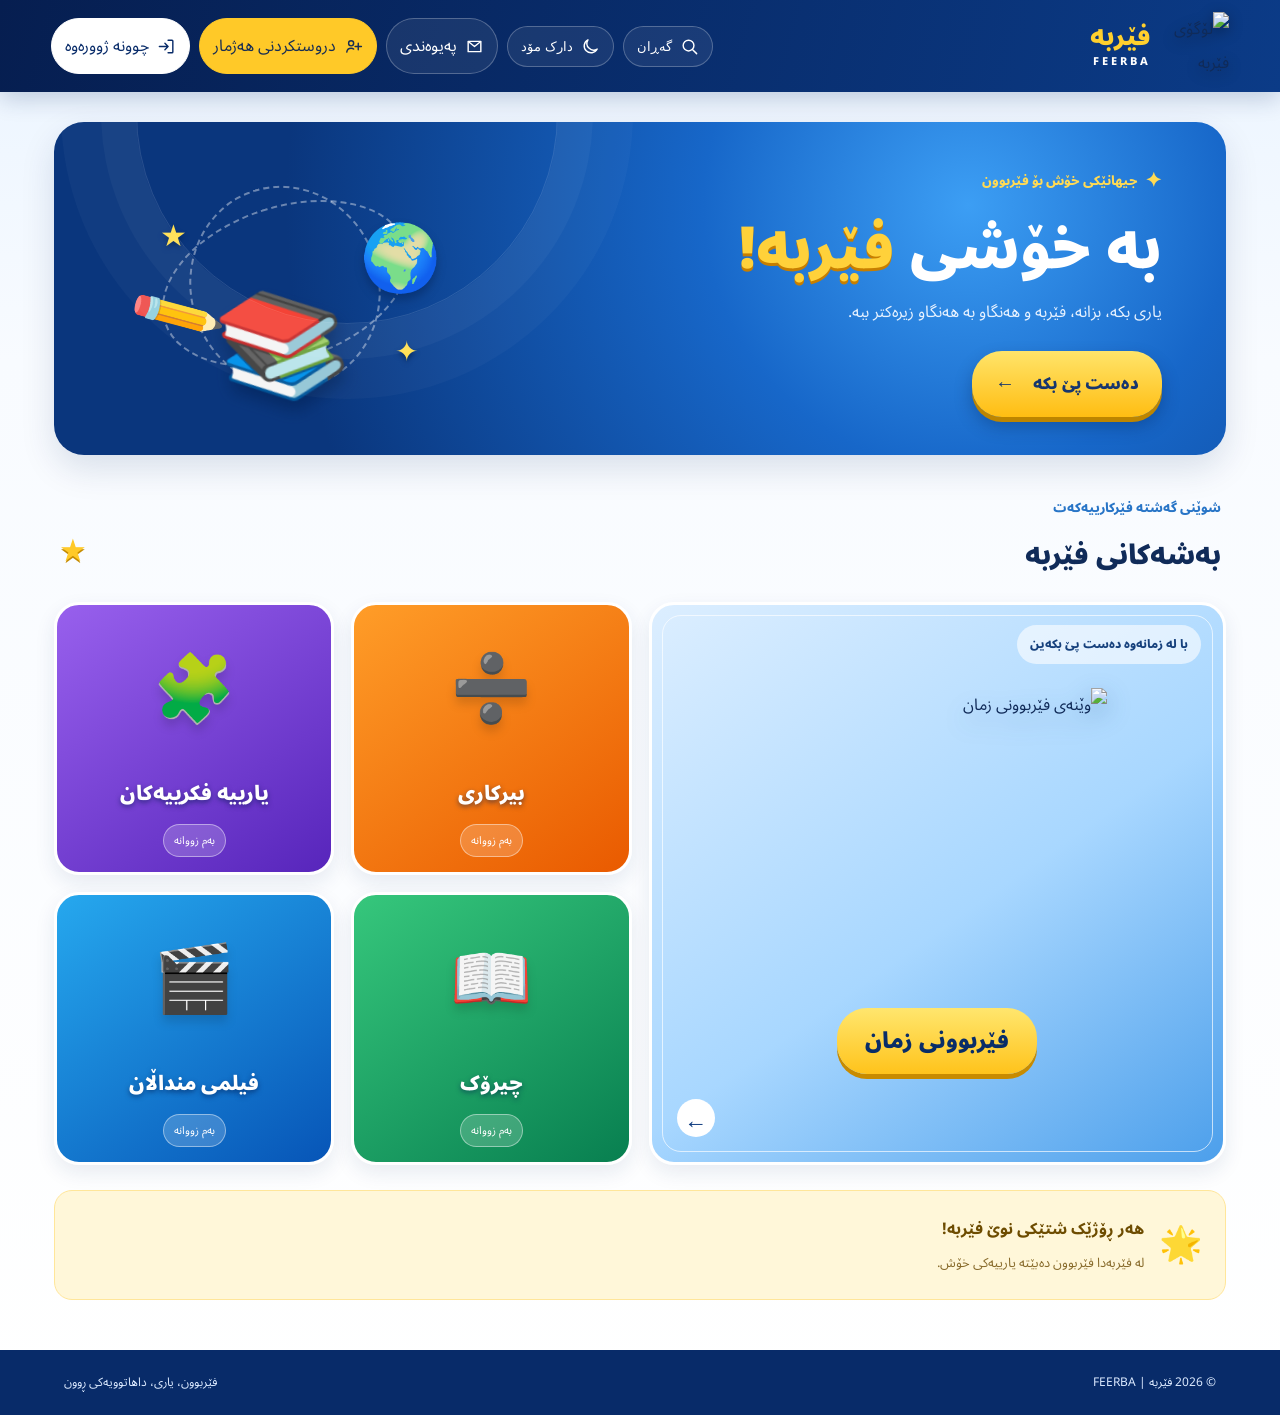
==== index.html @ fadd2cb0 "Add files via upload" ====
<!doctype html>
<html lang="ku" dir="rtl">
<head>
  <meta charset="utf-8">
  <meta name="viewport" content="width=device-width, initial-scale=1">
  <meta name="theme-color" content="#082b69">
  <meta name="description" content="فێربە؛ شوێنێکی خۆش و سەرنجڕاکێش بۆ فێربوونی منداڵان.">
  <title>فێربە | FEERBA</title>
  <link rel="stylesheet" href="style.css">
</head>
<body>
  <header class="site-header">
    <a class="brand" href="index.html" aria-label="فێربە - پەڕەی سەرەکی">
      <img src="assets/file_0000000049ec81f4a53a3143eda96773.png" alt="لۆگۆی فێربە">
      <span class="brand-name"><strong>فێربە</strong><small>FEERBA</small></span>
    </a>

    <nav class="top-actions" aria-label="بەستەرە سەرەکییەکان">
      <button class="tool-button search-toggle" id="searchToggle" type="button" aria-label="گەڕان" title="گەڕان">
        <svg viewBox="0 0 24 24" aria-hidden="true"><circle cx="10.8" cy="10.8" r="6.8"></circle><path d="m16 16 5 5"></path></svg>
        <span>گەڕان</span>
      </button>
      <button class="tool-button" id="themeToggle" type="button" aria-label="گۆڕینی دۆخی ڕووناکی" title="دارک مۆد">
        <svg viewBox="0 0 24 24" aria-hidden="true"><path d="M20.5 15.2A8.5 8.5 0 0 1 8.8 3.5 8.7 8.7 0 1 0 20.5 15.2Z"></path></svg>
        <span>دارک مۆد</span>
      </button>
      <a class="tool-button" href="contact.html">
        <svg viewBox="0 0 24 24" aria-hidden="true"><path d="M4 5.5h16v13H4z"></path><path d="m4.5 6 7.5 6 7.5-6"></path></svg>
        <span>پەیوەندی</span>
      </a>
      <a class="tool-button signup" href="register.html">
        <svg viewBox="0 0 24 24" aria-hidden="true"><circle cx="9" cy="8" r="3.2"></circle><path d="M3.5 19c.5-3.2 2.3-4.8 5.5-4.8 1.3 0 2.4.3 3.2.9M18 8v8m-4-4h8"></path></svg>
        <span>دروستکردنی هەژمار</span>
      </a>
      <a class="tool-button login" href="login.html">
        <svg viewBox="0 0 24 24" aria-hidden="true"><path d="M14 4h5a1 1 0 0 1 1 1v14a1 1 0 0 1-1 1h-5M10 8l4 4-4 4m4-4H3"></path></svg>
        <span>چوونە ژوورەوە</span>
      </a>
    </nav>
  </header>

  <section class="search-panel" id="searchPanel" hidden>
    <label for="siteSearch">چی دەتەوێت بدۆزیتەوە؟</label>
    <div class="search-field">
      <input id="siteSearch" type="search" placeholder="بۆ نموونە: فێربوونی زمان..." autocomplete="off">
      <button id="searchSubmit" type="button">گەڕان</button>
    </div>
    <p id="searchMessage" class="search-message" aria-live="polite"></p>
  </section>

  <main>
    <section class="welcome-hero">
      <div class="hero-copy">
        <span class="eyebrow"><span class="sparkle">✦</span> جیهانێکی خۆش بۆ فێربوون</span>
        <h1>بە خۆشی <em>فێربە!</em></h1>
        <p>یاری بکە، بزانە، فێربە و هەنگاو بە هەنگاو زیرەکتر ببە.</p>
        <a class="hero-cta" href="#learningSections">دەست پێ بکە <span>←</span></a>
      </div>
      <div class="hero-art" aria-hidden="true">
        <div class="orbit orbit-one"></div><div class="orbit orbit-two"></div>
        <div class="floating-star star-one">★</div><div class="floating-star star-two">✦</div>
        <div class="hero-book">📚</div><div class="hero-globe">🌍</div>
        <div class="hero-pencil">✏️</div>
      </div>
    </section>

    <section class="section-heading" id="learningSections">
      <div><span class="eyebrow">شوێنی گەشتە فێرکارییەکەت</span><h2>بەشەکانی فێربە</h2></div>
      <span class="heading-star" aria-hidden="true">★</span>
    </section>

    <section class="category-grid" aria-label="بەشە فێرکارییەکان">
      <a class="category-card language-card" href="language.html">
        <span class="card-tag">با لە زمانەوە دەست پێ بکەین</span>
        <img src="assets/file_00000000d1708210b6d5dcf49cd1ccc0.png" alt="وێنەی فێربوونی زمان">
        <span class="category-title">فێربوونی زمان</span>
        <span class="card-arrow" aria-hidden="true">←</span>
      </a>

      <a class="category-card math-card" href="coming-soon.html?section=math">
        <span class="category-emoji">➗</span><span class="category-title">بیرکاری</span><span class="coming-label">بەم زووانە</span>
      </a>
      <a class="category-card thinking-card" href="coming-soon.html?section=thinking">
        <span class="category-emoji">🧩</span><span class="category-title">یارییە فکرییەکان</span><span class="coming-label">بەم زووانە</span>
      </a>
      <a class="category-card story-card" href="coming-soon.html?section=stories">
        <span class="category-emoji">📖</span><span class="category-title">چیرۆک</span><span class="coming-label">بەم زووانە</span>
      </a>
      <a class="category-card video-card" href="coming-soon.html?section=videos">
        <span class="category-emoji">🎬</span><span class="category-title">فیلمی منداڵان</span><span class="coming-label">بەم زووانە</span>
      </a>
    </section>

    <section class="bottom-note">
      <span class="note-icon">🌟</span>
      <div><strong>هەر ڕۆژێک شتێکی نوێ فێربە!</strong><p>لە فێربەدا فێربوون دەبێتە یارییەکی خۆش.</p></div>
    </section>
  </main>

  <footer><span>© 2026 فێربە | FEERBA</span><span>فێربوون، یاری، داهاتوویەکی ڕوون</span></footer>
  <script src="script.js"></script>
</body>
</html>
---- style.css ----
@import url('https://fonts.googleapis.com/css2?family=Noto+Sans+Arabic:wght@400;500;600;700;800;900&display=swap');
:root{--navy:#082b69;--navy2:#0b3c8c;--blue:#1677df;--yellow:#ffc928;--gold:#ffb800;--ink:#102b59;--muted:#64748b;--paper:#f4f8ff;--white:#fff;--shadow:0 14px 34px rgba(5,37,91,.13)}
*{box-sizing:border-box}html{scroll-behavior:smooth}body{margin:0;background:linear-gradient(180deg,#eaf4ff 0,#f8fbff 360px,#fff 100%);color:var(--ink);font-family:'Noto Sans Arabic',Tahoma,sans-serif;min-height:100vh}a{color:inherit;text-decoration:none}.site-header{min-height:92px;background:linear-gradient(105deg,#061e50,#0b3b87);display:flex;align-items:center;justify-content:space-between;gap:24px;padding:12px clamp(18px,4vw,64px);box-shadow:0 7px 22px #06265a33;position:relative;z-index:3}.brand{display:flex;align-items:center;gap:10px;flex-shrink:0}.brand img{width:68px;height:68px;object-fit:contain;filter:drop-shadow(0 4px 7px #0005)}.brand-name{display:flex;flex-direction:column;color:#fff;line-height:1.1}.brand-name strong{font-size:25px;color:#ffd02d;font-weight:900}.brand-name small{font-size:11px;letter-spacing:3px;font-weight:800;margin-top:5px}.top-actions{display:flex;align-items:center;justify-content:flex-end;gap:9px;flex-wrap:wrap}.tool-button{border:1px solid #ffffff40;background:#ffffff12;color:#fff;display:inline-flex;align-items:center;justify-content:center;gap:8px;padding:10px 13px;border-radius:30px;font:700 13px inherit;cursor:pointer;transition:.2s;white-space:nowrap}.tool-button:hover{background:#ffffff25;transform:translateY(-2px)}.tool-button svg{width:19px;height:19px;fill:none;stroke:currentColor;stroke-width:1.8;stroke-linecap:round;stroke-linejoin:round}.tool-button.signup{background:var(--yellow);color:#172d54;border-color:var(--yellow)}.tool-button.login{background:#fff;color:var(--navy);border-color:#fff}.search-panel{max-width:850px;margin:18px auto 0;padding:18px 22px;background:#fff;border:1px solid #d9e8ff;border-radius:20px;box-shadow:var(--shadow)}.search-panel label{display:block;font-weight:800;margin-bottom:9px}.search-field{display:flex;gap:8px}.search-field input{min-width:0;flex:1;border:1px solid #c8d9f2;border-radius:12px;padding:12px 15px;font:inherit;outline:none}.search-field input:focus{border-color:var(--blue);box-shadow:0 0 0 3px #1684df20}.search-field button{border:0;border-radius:12px;padding:0 22px;background:var(--yellow);color:#102b59;font:800 14px inherit;cursor:pointer}.search-message{margin:8px 0 0;color:var(--muted);font-size:13px}main{max-width:1240px;margin:auto;padding:30px clamp(16px,3vw,34px) 50px}.welcome-hero{min-height:270px;border-radius:30px;overflow:hidden;position:relative;display:flex;align-items:center;justify-content:space-between;padding:38px clamp(24px,5vw,68px);background:radial-gradient(circle at 78% 25%,#3c9ef4 0,#1767c9 28%,#0a367d 72%);box-shadow:var(--shadow);color:#fff}.welcome-hero:after{content:"";position:absolute;width:420px;height:420px;border-radius:50%;border:1px solid #ffffff20;left:7%;top:-220px;box-shadow:0 0 0 35px #ffffff09,0 0 0 75px #ffffff07}.hero-copy{position:relative;z-index:1;max-width:570px}.eyebrow{display:inline-flex;align-items:center;gap:7px;color:#ffda54;font-size:13px;font-weight:800}.sparkle{font-size:20px}.hero-copy h1{font-size:clamp(35px,5vw,58px);line-height:1.25;margin:12px 0 8px;font-weight:900}.hero-copy h1 em{font-style:normal;color:#ffd13a;text-shadow:0 3px 0 #c77e00}.hero-copy p{font-size:16px;color:#e7f2ff;margin:0 0 22px}.hero-cta{display:inline-flex;align-items:center;gap:18px;background:linear-gradient(180deg,#ffe46a,#ffbd12);color:#17366e;padding:12px 23px;border-radius:30px;font-weight:900;box-shadow:0 5px 0 #bd8500,0 9px 18px #001d4c55}.hero-cta span{font-size:20px}.hero-art{position:relative;width:330px;height:220px;flex-shrink:0}.orbit{position:absolute;border:2px dashed #ffffff65;border-radius:50%;transform:rotate(-18deg)}.orbit-one{width:255px;height:155px;right:35px;top:28px}.orbit-two{width:190px;height:205px;right:68px;top:7px}.hero-book{position:absolute;right:100px;top:58px;font-size:105px;filter:drop-shadow(0 10px 8px #001c4b77);transform:rotate(-9deg)}.hero-globe{position:absolute;right:7px;top:13px;font-size:65px;filter:drop-shadow(0 6px 5px #001c4b66)}.hero-pencil{position:absolute;left:20px;bottom:17px;font-size:62px;transform:rotate(-30deg)}.floating-star{position:absolute;color:#ffdf51;text-shadow:0 3px 5px #00265e}.star-one{left:42px;top:27px;font-size:30px}.star-two{right:30px;bottom:16px;font-size:28px}.section-heading{display:flex;align-items:end;justify-content:space-between;margin:35px 5px 18px}.section-heading .eyebrow{color:#2875c7}.section-heading h2{font-size:27px;margin:3px 0 0;font-weight:900}.heading-star{font-size:31px;color:#ffc928;text-shadow:0 2px 0 #c58b00}.category-grid{display:grid;grid-template-columns:repeat(4,minmax(0,1fr));gap:17px}.category-card{min-height:205px;border-radius:25px;position:relative;overflow:hidden;display:flex;flex-direction:column;align-items:center;justify-content:center;padding:15px;box-shadow:0 8px 20px #153a6c18;border:3px solid #fff;transition:transform .22s,box-shadow .22s;isolation:isolate}.category-card:hover{transform:translateY(-6px);box-shadow:0 16px 28px #153a6c2c}.language-card{grid-column:span 2;grid-row:span 2;min-height:430px;background:linear-gradient(145deg,#dceeff,#a8d7ff 55%,#4c9feb);padding:15px 20px 20px}.language-card:before{content:"";position:absolute;inset:10px;border:1px solid #ffffffaa;border-radius:19px;pointer-events:none;z-index:-1}.language-card img{width:min(82%,340px);height:320px;object-fit:contain;filter:drop-shadow(0 9px 12px #063b7650);transition:transform .25s}.language-card:hover img{transform:scale(1.045)}.card-tag{position:absolute;top:20px;right:22px;background:#fff9;color:#16417d;padding:7px 13px;border-radius:20px;font-size:12px;font-weight:800}.category-title{font-size:20px;font-weight:900;color:#fff;text-shadow:0 2px 5px #001c4e8c;z-index:1}.language-card .category-title{color:#092d68;background:linear-gradient(180deg,#ffe66e,#ffc31b);padding:10px 28px;border-radius:30px;text-shadow:none;box-shadow:0 5px 0 #c88b00;font-size:22px}.card-arrow{position:absolute;bottom:25px;left:25px;width:38px;height:38px;border-radius:50%;display:grid;place-items:center;background:#fff;color:#0b397e;font-size:23px;font-weight:900}.category-emoji{font-size:66px;margin-bottom:13px;filter:drop-shadow(0 7px 5px #0002)}.math-card{background:linear-gradient(145deg,#ff9d28,#e95a00)}.thinking-card{background:linear-gradient(145deg,#9860ed,#5725bb)}.story-card{background:linear-gradient(145deg,#36c77c,#087f50)}.video-card{background:linear-gradient(145deg,#26a8ee,#0755b7)}.coming-label{font-size:11px;color:#fff;background:#ffffff30;border:1px solid #ffffff70;border-radius:20px;padding:4px 10px;margin-top:9px}.bottom-note{display:flex;align-items:center;gap:15px;margin-top:25px;padding:17px 22px;background:#fff7d9;border:1px solid #ffe69a;border-radius:18px;color:#6d4c00}.note-icon{font-size:35px}.bottom-note strong{font-size:16px}.bottom-note p{margin:3px 0 0;font-size:13px;color:#886b2b}footer{display:flex;justify-content:space-between;gap:15px;padding:20px clamp(18px,5vw,65px);background:#082b69;color:#dceaff;font-size:12px}.subpage{max-width:900px;margin:45px auto;padding:30px;background:#fff;border:1px solid #dce9fb;border-radius:24px;box-shadow:var(--shadow);text-align:center}.subpage h1{color:var(--navy)}.subpage p{color:var(--muted);line-height:1.9}.subpage .back{display:inline-block;margin-top:15px;background:var(--yellow);padding:11px 22px;border-radius:25px;font-weight:900;color:#102b59}.form-box{max-width:500px;margin:25px auto;text-align:right}.form-box label{display:block;margin:12px 0 6px;font-weight:700}.form-box input,.form-box textarea{width:100%;padding:12px;border:1px solid #cbdcf2;border-radius:11px;font:inherit}.form-box button{margin-top:16px;border:0;border-radius:25px;background:var(--yellow);padding:12px 25px;font:inherit;font-weight:900;cursor:pointer}
body.dark{--ink:#edf4ff;--muted:#b5c6df;background:linear-gradient(180deg,#071a3b,#0b2147 100%);color:var(--ink)}body.dark .search-panel,body.dark .subpage{background:#102b54;border-color:#244978}body.dark .search-panel input,body.dark .form-box input,body.dark .form-box textarea{background:#0b2040;color:#fff;border-color:#35577f}body.dark .bottom-note{background:#463916;border-color:#796123;color:#ffe7a1}body.dark .bottom-note p{color:#e6d49e}body.dark .section-heading h2{color:#fff}body.dark .search-panel label{color:#fff}
@media(max-width:900px){.site-header{align-items:flex-start;flex-direction:column;gap:12px}.top-actions{justify-content:flex-start}.hero-art{width:250px;transform:scale(.85);transform-origin:center}.category-grid{grid-template-columns:repeat(2,minmax(0,1fr))}.language-card{min-height:390px}.language-card img{height:280px}}
@media(max-width:600px){.site-header{padding:12px 15px}.brand img{width:55px;height:55px}.brand-name strong{font-size:21px}.top-actions{display:grid;grid-template-columns:repeat(3,1fr);width:100%;gap:7px}.tool-button{padding:9px 7px;font-size:11px}.tool-button svg{width:17px;height:17px}.tool-button span{white-space:normal}.welcome-hero{min-height:250px;padding:27px 22px}.hero-copy{max-width:100%}.hero-copy h1{font-size:39px}.hero-copy p{font-size:13px;max-width:260px}.hero-art{position:absolute;left:-50px;bottom:-55px;opacity:.3;transform:scale(.75)}.section-heading{margin-top:27px}.section-heading h2{font-size:23px}.category-grid{gap:10px}.category-card{min-height:165px;border-radius:19px}.language-card{grid-column:span 2;grid-row:auto;min-height:360px}.language-card img{height:270px;width:78%}.language-card .category-title{font-size:19px;padding:8px 23px}.card-tag{font-size:10px;top:16px;right:17px}.category-emoji{font-size:49px}.category-title{font-size:15px}.coming-label{font-size:10px}.bottom-note{padding:13px}.bottom-note strong{font-size:14px}footer{flex-direction:column;text-align:center}}
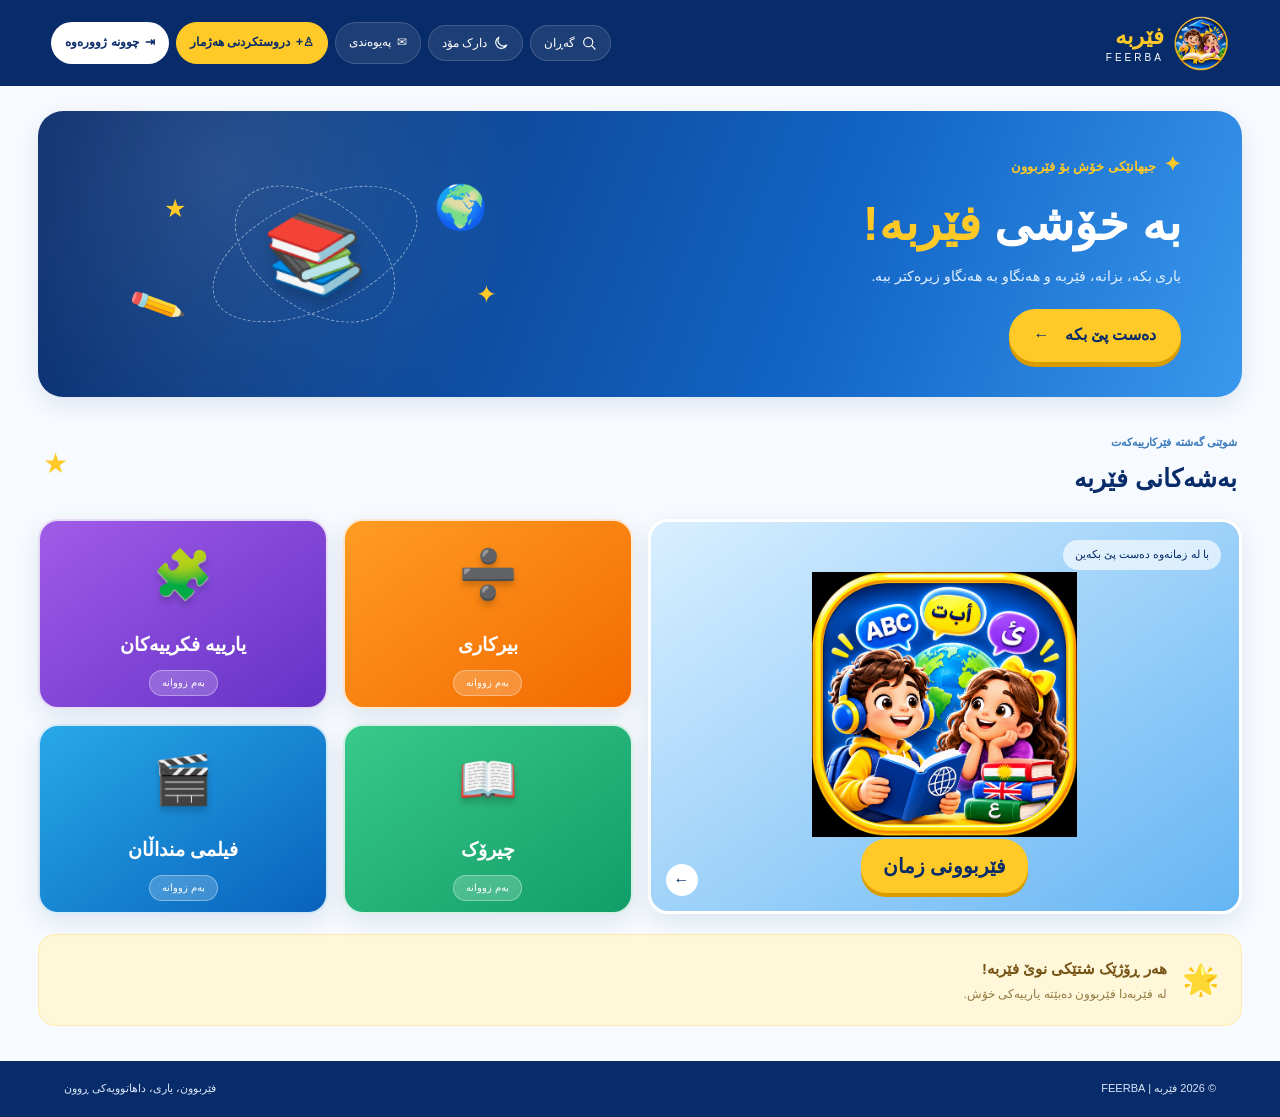
==== commit 689891d3: "Update index.html" ====
--- a/index.html
+++ b/index.html
@@ -1,103 +1,1035 @@
-<!doctype html>
+
+<!DOCTYPE html>
 <html lang="ku" dir="rtl">
 <head>
-  <meta charset="utf-8">
-  <meta name="viewport" content="width=device-width, initial-scale=1">
+  <meta charset="UTF-8">
+  <meta name="viewport" content="width=device-width, initial-scale=1.0">
   <meta name="theme-color" content="#082b69">
   <meta name="description" content="فێربە؛ شوێنێکی خۆش و سەرنجڕاکێش بۆ فێربوونی منداڵان.">
   <title>فێربە | FEERBA</title>
-  <link rel="stylesheet" href="style.css">
+
+  <style>
+    :root {
+      --navy: #082b69;
+      --blue: #1264c5;
+      --light-blue: #eaf5ff;
+      --yellow: #ffc928;
+      --white: #ffffff;
+      --text: #102b55;
+      --muted: #7186a4;
+      --shadow: 0 8px 24px rgba(8,43,105,.10);
+    }
+
+    * {
+      box-sizing: border-box;
+      margin: 0;
+      padding: 0;
+    }
+
+    html {
+      scroll-behavior: smooth;
+    }
+
+    body {
+      font-family: Tahoma, Arial, sans-serif;
+      background: #f7fbff;
+      color: var(--text);
+      line-height: 1.8;
+      transition: .3s;
+    }
+
+    a {
+      text-decoration: none;
+      color: inherit;
+    }
+
+    button, input {
+      font-family: inherit;
+    }
+
+    button {
+      cursor: pointer;
+    }
+
+    /* HEADER */
+
+    .site-header {
+      background: var(--navy);
+      min-height: 86px;
+      padding: 13px 4%;
+      display: flex;
+      align-items: center;
+      justify-content: space-between;
+      gap: 15px;
+      color: white;
+      flex-wrap: wrap;
+    }
+
+    .brand {
+      display: flex;
+      align-items: center;
+      gap: 10px;
+      flex-shrink: 0;
+    }
+
+    .brand img {
+      width: 55px;
+      height: 55px;
+      object-fit: contain;
+    }
+
+    .brand-name {
+      display: flex;
+      flex-direction: column;
+      line-height: 1.3;
+    }
+
+    .brand-name strong {
+      font-size: 23px;
+      color: var(--yellow);
+    }
+
+    .brand-name small {
+      font-size: 10px;
+      letter-spacing: 3px;
+      color: white;
+      text-align: center;
+    }
+
+    .top-actions {
+      display: flex;
+      align-items: center;
+      justify-content: center;
+      gap: 7px;
+      flex-wrap: wrap;
+    }
+
+    .tool-button {
+      border: 1px solid rgba(255,255,255,.16);
+      border-radius: 30px;
+      background: rgba(255,255,255,.09);
+      color: white;
+      padding: 9px 13px;
+      font-size: 12px;
+      display: inline-flex;
+      align-items: center;
+      justify-content: center;
+      gap: 6px;
+      transition: .2s;
+    }
+
+    .tool-button:hover {
+      background: rgba(255,255,255,.2);
+      transform: translateY(-2px);
+    }
+
+    .tool-button svg {
+      width: 16px;
+      height: 16px;
+      fill: none;
+      stroke: currentColor;
+      stroke-width: 1.8;
+      stroke-linecap: round;
+      stroke-linejoin: round;
+    }
+
+    .tool-button.signup {
+      background: var(--yellow);
+      color: var(--navy);
+      font-weight: bold;
+      border-color: var(--yellow);
+    }
+
+    .tool-button.login {
+      background: white;
+      color: var(--navy);
+      font-weight: bold;
+    }
+
+    /* SEARCH */
+
+    .search-panel {
+      background: white;
+      padding: 18px 5%;
+      box-shadow: var(--shadow);
+    }
+
+    .search-panel[hidden] {
+      display: none;
+    }
+
+    .search-panel label {
+      display: block;
+      margin-bottom: 8px;
+      font-weight: bold;
+    }
+
+    .search-field {
+      display: flex;
+      gap: 8px;
+    }
+
+    .search-field input {
+      flex: 1;
+      min-width: 0;
+      padding: 12px;
+      border: 1px solid #d9e5f4;
+      border-radius: 12px;
+      outline: none;
+    }
+
+    .search-field button {
+      border: none;
+      background: var(--yellow);
+      color: var(--navy);
+      font-weight: bold;
+      padding: 10px 20px;
+      border-radius: 12px;
+    }
+
+    .search-message {
+      font-size: 12px;
+      margin-top: 7px;
+      color: var(--blue);
+    }
+
+    /* MAIN */
+
+    main {
+      max-width: 1250px;
+      width: 94%;
+      margin: 25px auto 35px;
+    }
+
+    /* HERO */
+
+    .welcome-hero {
+      min-height: 255px;
+      border-radius: 25px;
+      padding: 35px 5%;
+      background:
+        radial-gradient(circle at 15% 20%, rgba(255,255,255,.12), transparent 30%),
+        linear-gradient(110deg, #082b69, #1264c5 65%, #3998ed);
+      color: white;
+      display: flex;
+      align-items: center;
+      justify-content: space-between;
+      position: relative;
+      overflow: hidden;
+      box-shadow: var(--shadow);
+    }
+
+    .hero-copy {
+      position: relative;
+      z-index: 2;
+      max-width: 55%;
+    }
+
+    .eyebrow {
+      color: var(--yellow);
+      font-size: 13px;
+      font-weight: bold;
+      display: inline-block;
+      margin-bottom: 8px;
+    }
+
+    .sparkle {
+      font-size: 20px;
+      margin-left: 5px;
+    }
+
+    .hero-copy h1 {
+      font-size: clamp(30px, 5vw, 48px);
+      line-height: 1.4;
+      margin-bottom: 7px;
+      color: white;
+    }
+
+    .hero-copy h1 em {
+      color: var(--yellow);
+      font-style: normal;
+    }
+
+    .hero-copy p {
+      font-size: 14px;
+      color: #e5f2ff;
+      margin-bottom: 20px;
+    }
+
+    .hero-cta {
+      display: inline-flex;
+      align-items: center;
+      gap: 15px;
+      background: var(--yellow);
+      color: var(--navy);
+      padding: 12px 25px;
+      border-radius: 30px;
+      font-weight: bold;
+      box-shadow: 0 5px 0 #d99c00;
+      transition: .2s;
+    }
+
+    .hero-cta:hover {
+      transform: translateY(-3px);
+      box-shadow: 0 8px 0 #d99c00;
+    }
+
+    .hero-art {
+      width: 40%;
+      min-height: 180px;
+      display: flex;
+      align-items: center;
+      justify-content: center;
+      position: relative;
+    }
+
+    .hero-book {
+      font-size: 80px;
+      filter: drop-shadow(0 8px 7px rgba(0,0,0,.2));
+      transform: rotate(-8deg);
+      z-index: 2;
+    }
+
+    .hero-globe {
+      font-size: 43px;
+      position: absolute;
+      top: 5px;
+      right: 10%;
+    }
+
+    .hero-pencil {
+      font-size: 38px;
+      position: absolute;
+      bottom: 5px;
+      left: 8%;
+      transform: rotate(-25deg);
+    }
+
+    .floating-star {
+      position: absolute;
+      color: var(--yellow);
+      font-size: 25px;
+    }
+
+    .star-one {
+      top: 12%;
+      left: 15%;
+    }
+
+    .star-two {
+      bottom: 15%;
+      right: 8%;
+    }
+
+    .orbit {
+      position: absolute;
+      width: 220px;
+      height: 110px;
+      border: 1px dashed rgba(255,255,255,.5);
+      border-radius: 50%;
+      transform: rotate(-25deg);
+    }
+
+    .orbit-two {
+      transform: rotate(35deg);
+      width: 180px;
+    }
+
+    /* SECTION TITLE */
+
+    .section-heading {
+      display: flex;
+      align-items: center;
+      justify-content: space-between;
+      margin: 30px 5px 18px;
+    }
+
+    .section-heading .eyebrow {
+      font-size: 11px;
+      color: #3979bb;
+      margin-bottom: 2px;
+    }
+
+    .section-heading h2 {
+      font-size: 25px;
+      color: var(--navy);
+    }
+
+    .heading-star {
+      color: var(--yellow);
+      font-size: 28px;
+    }
+
+    /* CATEGORY CARDS */
+
+    .category-grid {
+      display: grid;
+      grid-template-columns: repeat(4, minmax(0, 1fr));
+      grid-template-rows: 190px 190px;
+      gap: 15px;
+    }
+
+    .category-card {
+      border-radius: 20px;
+      color: white;
+      display: flex;
+      flex-direction: column;
+      align-items: center;
+      justify-content: center;
+      position: relative;
+      overflow: hidden;
+      text-align: center;
+      padding: 15px;
+      box-shadow: var(--shadow);
+      border: 2px solid rgba(255,255,255,.8);
+      transition: transform .25s, box-shadow .25s;
+    }
+
+    .category-card:hover {
+      transform: translateY(-5px);
+      box-shadow: 0 14px 28px rgba(8,43,105,.16);
+    }
+
+    .language-card {
+      grid-column: span 2;
+      grid-row: span 2;
+      background: linear-gradient(145deg, #d9efff, #65b5f4);
+      color: var(--navy);
+      justify-content: space-between;
+      padding: 18px;
+      border: 3px solid white;
+    }
+
+    .language-card img {
+      display: block;
+      width: 100%;
+      height: 75%;
+      min-height: 180px;
+      object-fit: contain;
+      border-radius: 14px;
+    }
+
+    .card-tag {
+      align-self: flex-start;
+      background: rgba(255,255,255,.65);
+      color: var(--navy);
+      padding: 5px 12px;
+      border-radius: 20px;
+      font-size: 11px;
+    }
+
+    .language-card .category-title {
+      font-size: 20px;
+      background: var(--yellow);
+      color: var(--navy);
+      padding: 9px 22px;
+      border-radius: 25px;
+      box-shadow: 0 4px 0 #d99c00;
+    }
+
+    .card-arrow {
+      position: absolute;
+      bottom: 15px;
+      left: 15px;
+      background: white;
+      color: var(--navy);
+      width: 32px;
+      height: 32px;
+      border-radius: 50%;
+      display: grid;
+      place-items: center;
+    }
+
+    .category-emoji {
+      font-size: 48px;
+      margin-bottom: 10px;
+      filter: drop-shadow(0 5px 3px rgba(0,0,0,.18));
+    }
+
+    .category-title {
+      font-size: 19px;
+      font-weight: bold;
+    }
+
+    .coming-label {
+      font-size: 10px;
+      background: rgba(255,255,255,.2);
+      border: 1px solid rgba(255,255,255,.35);
+      border-radius: 20px;
+      padding: 3px 12px;
+      margin-top: 8px;
+    }
+
+    .math-card {
+      background: linear-gradient(145deg, #ff9c23, #f36a00);
+    }
+
+    .thinking-card {
+      background: linear-gradient(145deg, #a15be8, #6432c6);
+    }
+
+    .story-card {
+      background: linear-gradient(145deg, #39c98a, #119d68);
+    }
+
+    .video-card {
+      background: linear-gradient(145deg, #28a9e8, #0862bd);
+    }
+
+    /* BOTTOM NOTE */
+
+    .bottom-note {
+      margin-top: 20px;
+      background: #fff7d9;
+      border: 1px solid #ffebad;
+      border-radius: 17px;
+      padding: 18px 22px;
+      display: flex;
+      align-items: center;
+      gap: 15px;
+      color: #765516;
+    }
+
+    .note-icon {
+      font-size: 30px;
+    }
+
+    .bottom-note strong {
+      font-size: 15px;
+    }
+
+    .bottom-note p {
+      font-size: 12px;
+      color: #927a43;
+    }
+
+    /* FOOTER */
+
+    footer {
+      background: var(--navy);
+      color: #d9e7fa;
+      padding: 18px 5%;
+      display: flex;
+      align-items: center;
+      justify-content: space-between;
+      gap: 12px;
+      font-size: 11px;
+      flex-wrap: wrap;
+    }
+
+    /* DARK MODE */
+
+    body.dark-mode {
+      background: #101a2a;
+      color: #e9f2ff;
+    }
+
+    body.dark-mode .section-heading h2 {
+      color: white;
+    }
+
+    body.dark-mode .search-panel {
+      background: #172942;
+      color: white;
+    }
+
+    body.dark-mode .bottom-note {
+      background: #3a321c;
+      border-color: #625126;
+      color: #ffe49b;
+    }
+
+    body.dark-mode .bottom-note p {
+      color: #e8d59d;
+    }
+
+    /* RESPONSIVE */
+
+    @media (max-width: 760px) {
+      .site-header {
+        justify-content: center;
+        padding: 10px 3%;
+        gap: 10px;
+      }
+
+      .brand {
+        order: -1;
+      }
+
+      .brand img {
+        width: 43px;
+        height: 43px;
+      }
+
+      .brand-name strong {
+        font-size: 19px;
+      }
+
+      .top-actions {
+        width: 100%;
+        gap: 5px;
+      }
+
+      .tool-button {
+        padding: 7px 10px;
+        font-size: 10px;
+      }
+
+      .tool-button svg {
+        width: 13px;
+        height: 13px;
+      }
+
+      main {
+        width: 94%;
+        margin-top: 17px;
+      }
+
+      .welcome-hero {
+        min-height: 230px;
+        padding: 23px 5%;
+        border-radius: 20px;
+      }
+
+      .hero-copy {
+        max-width: 65%;
+      }
+
+      .hero-copy h1 {
+        font-size: 29px;
+      }
+
+      .hero-copy p {
+        font-size: 11px;
+      }
+
+      .hero-cta {
+        padding: 9px 17px;
+        font-size: 12px;
+      }
+
+      .hero-art {
+        width: 32%;
+      }
+
+      .hero-book {
+        font-size: 55px;
+      }
+
+      .hero-globe {
+        font-size: 30px;
+      }
+
+      .hero-pencil {
+        font-size: 26px;
+      }
+
+      .section-heading h2 {
+        font-size: 21px;
+      }
+
+      .category-grid {
+        grid-template-columns: repeat(2, minmax(0, 1fr));
+        grid-template-rows: 180px 180px 180px;
+        gap: 12px;
+      }
+
+      .language-card {
+        grid-column: 2;
+        grid-row: 1 / span 2;
+      }
+
+      .language-card img {
+        height: 72%;
+        min-height: 120px;
+      }
+
+      .language-card .category-title {
+        font-size: 15px;
+        padding: 8px 13px;
+      }
+
+      .category-card {
+        border-radius: 17px;
+        padding: 10px;
+      }
+
+      .category-emoji {
+        font-size: 39px;
+      }
+
+      .category-title {
+        font-size: 15px;
+      }
+
+      .coming-label {
+        font-size: 9px;
+      }
+
+      .bottom-note {
+        padding: 13px;
+      }
+
+      footer {
+        justify-content: center;
+        text-align: center;
+      }
+    }
+
+    @media (max-width: 380px) {
+      .tool-button {
+        padding: 6px 7px;
+        font-size: 9px;
+      }
+
+      .hero-copy h1 {
+        font-size: 25px;
+      }
+
+      .category-grid {
+        grid-template-rows: 160px 160px 160px;
+      }
+    }
+  </style>
 </head>
+
 <body>
+
+  <!-- HEADER -->
   <header class="site-header">
-    <a class="brand" href="index.html" aria-label="فێربە - پەڕەی سەرەکی">
-      <img src="assets/file_0000000049ec81f4a53a3143eda96773.png" alt="لۆگۆی فێربە">
-      <span class="brand-name"><strong>فێربە</strong><small>FEERBA</small></span>
+
+    <a class="brand" href="index.html" aria-label="فێربە">
+      <img
+        src="file_0000000049ec81f4a53a3143eda96773.png"
+        alt="لۆگۆی فێربە"
+      >
+      <span class="brand-name">
+        <strong>فێربە</strong>
+        <small>FEERBA</small>
+      </span>
     </a>
 
-    <nav class="top-actions" aria-label="بەستەرە سەرەکییەکان">
-      <button class="tool-button search-toggle" id="searchToggle" type="button" aria-label="گەڕان" title="گەڕان">
-        <svg viewBox="0 0 24 24" aria-hidden="true"><circle cx="10.8" cy="10.8" r="6.8"></circle><path d="m16 16 5 5"></path></svg>
+    <nav class="top-actions" aria-label="بەستەرەکان">
+
+      <button class="tool-button" id="searchToggle" type="button">
+        <svg viewBox="0 0 24 24">
+          <circle cx="10.8" cy="10.8" r="6.8"></circle>
+          <path d="m16 16 5 5"></path>
+        </svg>
         <span>گەڕان</span>
       </button>
-      <button class="tool-button" id="themeToggle" type="button" aria-label="گۆڕینی دۆخی ڕووناکی" title="دارک مۆد">
-        <svg viewBox="0 0 24 24" aria-hidden="true"><path d="M20.5 15.2A8.5 8.5 0 0 1 8.8 3.5 8.7 8.7 0 1 0 20.5 15.2Z"></path></svg>
+
+      <button class="tool-button" id="themeToggle" type="button">
+        <svg viewBox="0 0 24 24">
+          <path d="M20.5 15.2A8.5 8.5 0 0 1 8.8 3.5 8.7 8.7 0 1 0 20.5 15.2Z"></path>
+        </svg>
         <span>دارک مۆد</span>
       </button>
+
       <a class="tool-button" href="contact.html">
-        <svg viewBox="0 0 24 24" aria-hidden="true"><path d="M4 5.5h16v13H4z"></path><path d="m4.5 6 7.5 6 7.5-6"></path></svg>
+        <span>✉</span>
         <span>پەیوەندی</span>
       </a>
+
       <a class="tool-button signup" href="register.html">
-        <svg viewBox="0 0 24 24" aria-hidden="true"><circle cx="9" cy="8" r="3.2"></circle><path d="M3.5 19c.5-3.2 2.3-4.8 5.5-4.8 1.3 0 2.4.3 3.2.9M18 8v8m-4-4h8"></path></svg>
+        <span>♙+</span>
         <span>دروستکردنی هەژمار</span>
       </a>
+
       <a class="tool-button login" href="login.html">
-        <svg viewBox="0 0 24 24" aria-hidden="true"><path d="M14 4h5a1 1 0 0 1 1 1v14a1 1 0 0 1-1 1h-5M10 8l4 4-4 4m4-4H3"></path></svg>
+        <span>⇥</span>
         <span>چوونە ژوورەوە</span>
       </a>
+
     </nav>
   </header>
 
+  <!-- SEARCH -->
   <section class="search-panel" id="searchPanel" hidden>
+
     <label for="siteSearch">چی دەتەوێت بدۆزیتەوە؟</label>
+
     <div class="search-field">
-      <input id="siteSearch" type="search" placeholder="بۆ نموونە: فێربوونی زمان..." autocomplete="off">
-      <button id="searchSubmit" type="button">گەڕان</button>
+      <input
+        id="siteSearch"
+        type="search"
+        placeholder="بۆ نموونە: فێربوونی زمان..."
+      >
+
+      <button id="searchSubmit" type="button">
+        گەڕان
+      </button>
     </div>
-    <p id="searchMessage" class="search-message" aria-live="polite"></p>
+
+    <p id="searchMessage" class="search-message"></p>
+
   </section>
 
   <main>
+
+    <!-- HERO -->
     <section class="welcome-hero">
+
       <div class="hero-copy">
-        <span class="eyebrow"><span class="sparkle">✦</span> جیهانێکی خۆش بۆ فێربوون</span>
-        <h1>بە خۆشی <em>فێربە!</em></h1>
-        <p>یاری بکە، بزانە، فێربە و هەنگاو بە هەنگاو زیرەکتر ببە.</p>
-        <a class="hero-cta" href="#learningSections">دەست پێ بکە <span>←</span></a>
+
+        <span class="eyebrow">
+          <span class="sparkle">✦</span>
+          جیهانێکی خۆش بۆ فێربوون
+        </span>
+
+        <h1>
+          بە خۆشی <em>فێربە!</em>
+        </h1>
+
+        <p>
+          یاری بکە، بزانە، فێربە و هەنگاو بە هەنگاو زیرەکتر ببە.
+        </p>
+
+        <a class="hero-cta" href="#learningSections">
+          دەست پێ بکە
+          <span>←</span>
+        </a>
+
       </div>
+
       <div class="hero-art" aria-hidden="true">
-        <div class="orbit orbit-one"></div><div class="orbit orbit-two"></div>
-        <div class="floating-star star-one">★</div><div class="floating-star star-two">✦</div>
-        <div class="hero-book">📚</div><div class="hero-globe">🌍</div>
+
+        <div class="orbit orbit-one"></div>
+        <div class="orbit orbit-two"></div>
+
+        <div class="floating-star star-one">★</div>
+        <div class="floating-star star-two">✦</div>
+
+        <div class="hero-book">📚</div>
+        <div class="hero-globe">🌍</div>
         <div class="hero-pencil">✏️</div>
+
       </div>
+
     </section>
 
+    <!-- SECTION TITLE -->
     <section class="section-heading" id="learningSections">
-      <div><span class="eyebrow">شوێنی گەشتە فێرکارییەکەت</span><h2>بەشەکانی فێربە</h2></div>
-      <span class="heading-star" aria-hidden="true">★</span>
+
+      <div>
+        <span class="eyebrow">
+          شوێنی گەشتە فێرکارییەکەت
+        </span>
+
+        <h2>بەشەکانی فێربە</h2>
+      </div>
+
+      <span class="heading-star">★</span>
+
     </section>
 
-    <section class="category-grid" aria-label="بەشە فێرکارییەکان">
+    <!-- CATEGORIES -->
+    <section class="category-grid">
+
+      <!-- LANGUAGE -->
       <a class="category-card language-card" href="language.html">
-        <span class="card-tag">با لە زمانەوە دەست پێ بکەین</span>
-        <img src="assets/file_00000000d1708210b6d5dcf49cd1ccc0.png" alt="وێنەی فێربوونی زمان">
-        <span class="category-title">فێربوونی زمان</span>
-        <span class="card-arrow" aria-hidden="true">←</span>
+
+        <span class="card-tag">
+          با لە زمانەوە دەست پێ بکەین
+        </span>
+
+        <img
+          src="file_00000000d1708210b6d5dcf49cd1ccc0.png"
+          alt="وێنەی فێربوونی زمان"
+        >
+
+        <span class="category-title">
+          فێربوونی زمان
+        </span>
+
+        <span class="card-arrow">←</span>
+
       </a>
 
+      <!-- MATH -->
       <a class="category-card math-card" href="coming-soon.html?section=math">
-        <span class="category-emoji">➗</span><span class="category-title">بیرکاری</span><span class="coming-label">بەم زووانە</span>
+
+        <span class="category-emoji">➗</span>
+
+        <span class="category-title">
+          بیرکاری
+        </span>
+
+        <span class="coming-label">
+          بەم زووانە
+        </span>
+
       </a>
+
+      <!-- THINKING -->
       <a class="category-card thinking-card" href="coming-soon.html?section=thinking">
-        <span class="category-emoji">🧩</span><span class="category-title">یارییە فکرییەکان</span><span class="coming-label">بەم زووانە</span>
+
+        <span class="category-emoji">🧩</span>
+
+        <span class="category-title">
+          یارییە فکرییەکان
+        </span>
+
+        <span class="coming-label">
+          بەم زووانە
+        </span>
+
       </a>
+
+      <!-- STORIES -->
       <a class="category-card story-card" href="coming-soon.html?section=stories">
-        <span class="category-emoji">📖</span><span class="category-title">چیرۆک</span><span class="coming-label">بەم زووانە</span>
+
+        <span class="category-emoji">📖</span>
+
+        <span class="category-title">
+          چیرۆک
+        </span>
+
+        <span class="coming-label">
+          بەم زووانە
+        </span>
+
       </a>
+
+      <!-- VIDEOS -->
       <a class="category-card video-card" href="coming-soon.html?section=videos">
-        <span class="category-emoji">🎬</span><span class="category-title">فیلمی منداڵان</span><span class="coming-label">بەم زووانە</span>
+
+        <span class="category-emoji">🎬</span>
+
+        <span class="category-title">
+          فیلمی منداڵان
+        </span>
+
+        <span class="coming-label">
+          بەم زووانە
+        </span>
+
       </a>
+
     </section>
 
+    <!-- BOTTOM NOTE -->
     <section class="bottom-note">
+
       <span class="note-icon">🌟</span>
-      <div><strong>هەر ڕۆژێک شتێکی نوێ فێربە!</strong><p>لە فێربەدا فێربوون دەبێتە یارییەکی خۆش.</p></div>
+
+      <div>
+        <strong>
+          هەر ڕۆژێک شتێکی نوێ فێربە!
+        </strong>
+
+        <p>
+          لە فێربەدا فێربوون دەبێتە یارییەکی خۆش.
+        </p>
+      </div>
+
     </section>
+
   </main>
 
-  <footer><span>© 2026 فێربە | FEERBA</span><span>فێربوون، یاری، داهاتوویەکی ڕوون</span></footer>
-  <script src="script.js"></script>
+  <!-- FOOTER -->
+  <footer>
+
+    <span>© 2026 فێربە | FEERBA</span>
+
+    <span>
+      فێربوون، یاری، داهاتوویەکی ڕوون
+    </span>
+
+  </footer>
+
+  <!-- JAVASCRIPT -->
+  <script>
+
+    // SEARCH BUTTON
+    const searchToggle = document.getElementById("searchToggle");
+    const searchPanel = document.getElementById("searchPanel");
+    const siteSearch = document.getElementById("siteSearch");
+    const searchSubmit = document.getElementById("searchSubmit");
+    const searchMessage = document.getElementById("searchMessage");
+
+    searchToggle.addEventListener("click", function () {
+      searchPanel.hidden = !searchPanel.hidden;
+
+      if (!searchPanel.hidden) {
+        siteSearch.focus();
+      }
+    });
+
+    function performSearch() {
+
+      const value = siteSearch.value.trim();
+
+      if (!value) {
+        searchMessage.textContent = "تکایە وشەیەک بنووسە بۆ گەڕان.";
+        return;
+      }
+
+      const sections = [
+        { name: "فێربوونی زمان", words: ["زمان", "زمانەکان"], url: "language.html" },
+        { name: "بیرکاری", words: ["بیرکاری", "ژمارە"], url: "coming-soon.html?section=math" },
+        { name: "یارییە فکرییەکان", words: ["یاری", "فکری"], url: "coming-soon.html?section=thinking" },
+        { name: "چیرۆک", words: ["چیرۆک"], url: "coming-soon.html?section=stories" },
+        { name: "فیلمی منداڵان", words: ["فیلم", "ڤیدیۆ"], url: "coming-soon.html?section=videos" }
+      ];
+
+      const found = sections.find(section =>
+        section.words.some(word => value.includes(word))
+      );
+
+      if (found) {
+        window.location.href = found.url;
+      } else {
+        searchMessage.textContent = "هیچ بەشێک بەو ناوە نەدۆزرایەوە.";
+      }
+    }
+
+    searchSubmit.addEventListener("click", performSearch);
+
+    siteSearch.addEventListener("keydown", function (event) {
+      if (event.key === "Enter") {
+        performSearch();
+      }
+    });
+
+    // DARK MODE
+    const themeToggle = document.getElementById("themeToggle");
+
+    themeToggle.addEventListener("click", function () {
+
+      document.body.classList.toggle("dark-mode");
+
+      const isDark = document.body.classList.contains("dark-mode");
+
+      themeToggle.querySelector("span:last-child").textContent =
+        isDark ? "ڕووناکی" : "دارک مۆد";
+
+      try {
+        localStorage.setItem(
+          "fe erba-theme",
+          isDark ? "dark" : "light"
+        );
+      } catch (error) {
+        // گۆڕینی ڕەنگ هەر کار دەکات.
+      }
+
+    });
+
+    // LOAD SAVED THEME
+    try {
+
+      const savedTheme = localStorage.getItem("fe erba-theme");
+
+      if (savedTheme === "dark") {
+        document.body.classList.add("dark-mode");
+        themeToggle.querySelector("span:last-child").textContent = "ڕووناکی";
+      }
+
+    } catch (error) {
+      // ئەگەر بیرگە بەردەست نەبوو، دۆخی ئاسایی بەکاربهێنە.
+    }
+
+  </script>
+
 </body>
 </html>
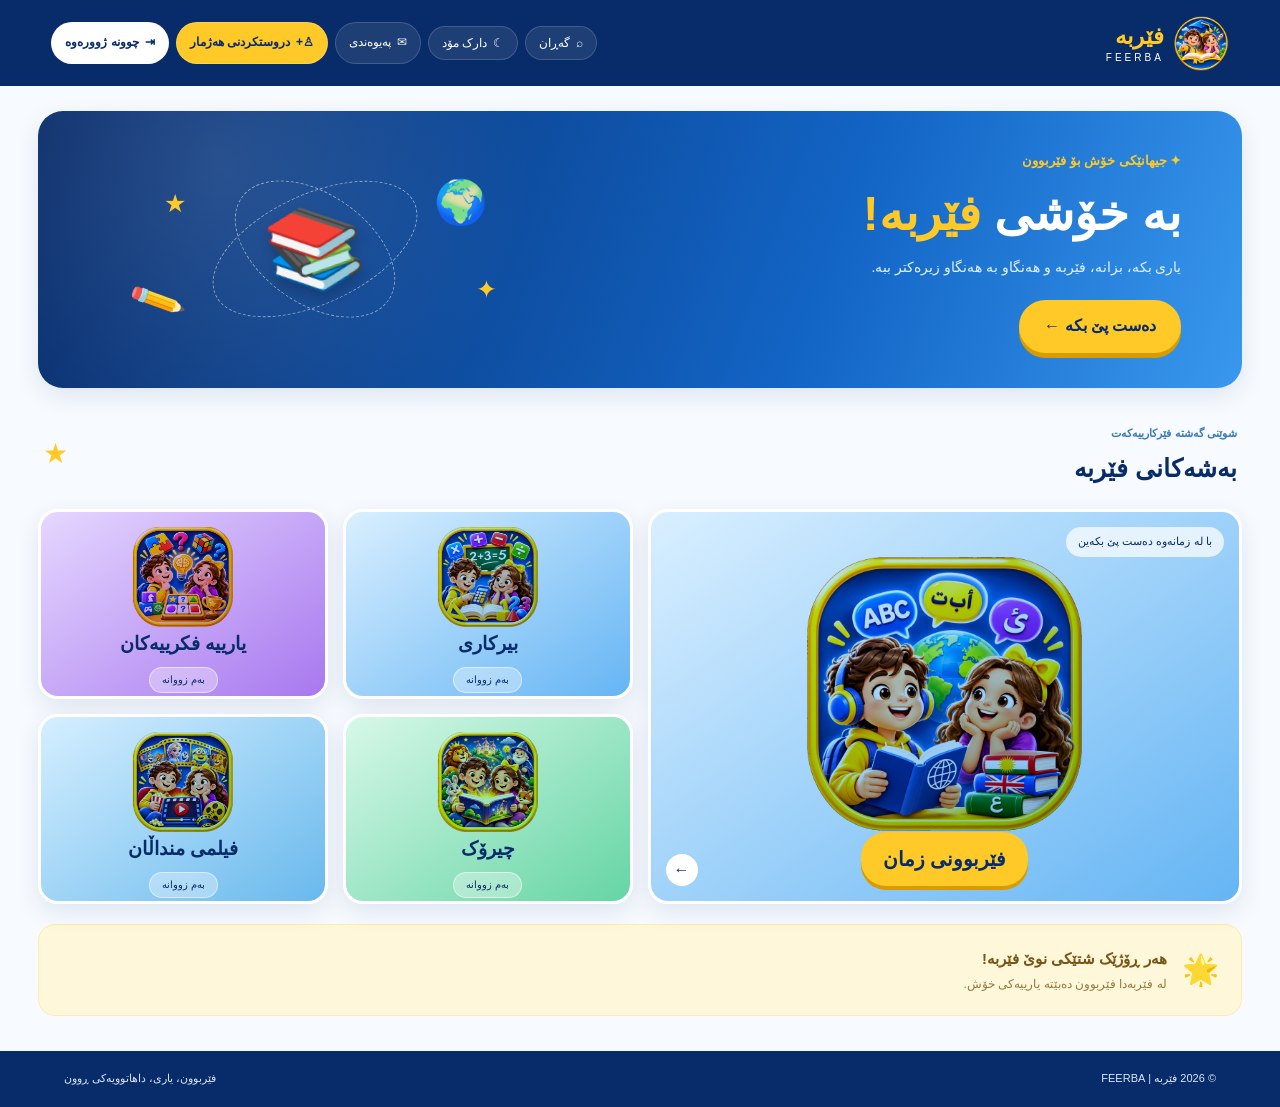
==== commit 7fd437ed: "Update index.html" ====
--- a/index.html
+++ b/index.html
@@ -2,1034 +2,450 @@
 <!DOCTYPE html>
 <html lang="ku" dir="rtl">
 <head>
-  <meta charset="UTF-8">
-  <meta name="viewport" content="width=device-width, initial-scale=1.0">
-  <meta name="theme-color" content="#082b69">
-  <meta name="description" content="فێربە؛ شوێنێکی خۆش و سەرنجڕاکێش بۆ فێربوونی منداڵان.">
-  <title>فێربە | FEERBA</title>
-
-  <style>
-    :root {
-      --navy: #082b69;
-      --blue: #1264c5;
-      --light-blue: #eaf5ff;
-      --yellow: #ffc928;
-      --white: #ffffff;
-      --text: #102b55;
-      --muted: #7186a4;
-      --shadow: 0 8px 24px rgba(8,43,105,.10);
-    }
-
-    * {
-      box-sizing: border-box;
-      margin: 0;
-      padding: 0;
-    }
-
-    html {
-      scroll-behavior: smooth;
-    }
-
-    body {
-      font-family: Tahoma, Arial, sans-serif;
-      background: #f7fbff;
-      color: var(--text);
-      line-height: 1.8;
-      transition: .3s;
-    }
-
-    a {
-      text-decoration: none;
-      color: inherit;
-    }
-
-    button, input {
-      font-family: inherit;
-    }
-
-    button {
-      cursor: pointer;
-    }
-
-    /* HEADER */
-
-    .site-header {
-      background: var(--navy);
-      min-height: 86px;
-      padding: 13px 4%;
-      display: flex;
-      align-items: center;
-      justify-content: space-between;
-      gap: 15px;
-      color: white;
-      flex-wrap: wrap;
-    }
-
-    .brand {
-      display: flex;
-      align-items: center;
-      gap: 10px;
-      flex-shrink: 0;
-    }
-
-    .brand img {
-      width: 55px;
-      height: 55px;
-      object-fit: contain;
-    }
-
-    .brand-name {
-      display: flex;
-      flex-direction: column;
-      line-height: 1.3;
-    }
-
-    .brand-name strong {
-      font-size: 23px;
-      color: var(--yellow);
-    }
-
-    .brand-name small {
-      font-size: 10px;
-      letter-spacing: 3px;
-      color: white;
-      text-align: center;
-    }
-
-    .top-actions {
-      display: flex;
-      align-items: center;
-      justify-content: center;
-      gap: 7px;
-      flex-wrap: wrap;
-    }
-
-    .tool-button {
-      border: 1px solid rgba(255,255,255,.16);
-      border-radius: 30px;
-      background: rgba(255,255,255,.09);
-      color: white;
-      padding: 9px 13px;
-      font-size: 12px;
-      display: inline-flex;
-      align-items: center;
-      justify-content: center;
-      gap: 6px;
-      transition: .2s;
-    }
-
-    .tool-button:hover {
-      background: rgba(255,255,255,.2);
-      transform: translateY(-2px);
-    }
-
-    .tool-button svg {
-      width: 16px;
-      height: 16px;
-      fill: none;
-      stroke: currentColor;
-      stroke-width: 1.8;
-      stroke-linecap: round;
-      stroke-linejoin: round;
-    }
-
-    .tool-button.signup {
-      background: var(--yellow);
-      color: var(--navy);
-      font-weight: bold;
-      border-color: var(--yellow);
-    }
-
-    .tool-button.login {
-      background: white;
-      color: var(--navy);
-      font-weight: bold;
-    }
-
-    /* SEARCH */
-
-    .search-panel {
-      background: white;
-      padding: 18px 5%;
-      box-shadow: var(--shadow);
-    }
-
-    .search-panel[hidden] {
-      display: none;
-    }
-
-    .search-panel label {
-      display: block;
-      margin-bottom: 8px;
-      font-weight: bold;
-    }
-
-    .search-field {
-      display: flex;
-      gap: 8px;
-    }
-
-    .search-field input {
-      flex: 1;
-      min-width: 0;
-      padding: 12px;
-      border: 1px solid #d9e5f4;
-      border-radius: 12px;
-      outline: none;
-    }
-
-    .search-field button {
-      border: none;
-      background: var(--yellow);
-      color: var(--navy);
-      font-weight: bold;
-      padding: 10px 20px;
-      border-radius: 12px;
-    }
-
-    .search-message {
-      font-size: 12px;
-      margin-top: 7px;
-      color: var(--blue);
-    }
-
-    /* MAIN */
-
-    main {
-      max-width: 1250px;
-      width: 94%;
-      margin: 25px auto 35px;
-    }
-
-    /* HERO */
-
-    .welcome-hero {
-      min-height: 255px;
-      border-radius: 25px;
-      padding: 35px 5%;
-      background:
-        radial-gradient(circle at 15% 20%, rgba(255,255,255,.12), transparent 30%),
-        linear-gradient(110deg, #082b69, #1264c5 65%, #3998ed);
-      color: white;
-      display: flex;
-      align-items: center;
-      justify-content: space-between;
-      position: relative;
-      overflow: hidden;
-      box-shadow: var(--shadow);
-    }
-
-    .hero-copy {
-      position: relative;
-      z-index: 2;
-      max-width: 55%;
-    }
-
-    .eyebrow {
-      color: var(--yellow);
-      font-size: 13px;
-      font-weight: bold;
-      display: inline-block;
-      margin-bottom: 8px;
-    }
-
-    .sparkle {
-      font-size: 20px;
-      margin-left: 5px;
-    }
-
-    .hero-copy h1 {
-      font-size: clamp(30px, 5vw, 48px);
-      line-height: 1.4;
-      margin-bottom: 7px;
-      color: white;
-    }
-
-    .hero-copy h1 em {
-      color: var(--yellow);
-      font-style: normal;
-    }
-
-    .hero-copy p {
-      font-size: 14px;
-      color: #e5f2ff;
-      margin-bottom: 20px;
-    }
-
-    .hero-cta {
-      display: inline-flex;
-      align-items: center;
-      gap: 15px;
-      background: var(--yellow);
-      color: var(--navy);
-      padding: 12px 25px;
-      border-radius: 30px;
-      font-weight: bold;
-      box-shadow: 0 5px 0 #d99c00;
-      transition: .2s;
-    }
-
-    .hero-cta:hover {
-      transform: translateY(-3px);
-      box-shadow: 0 8px 0 #d99c00;
-    }
-
-    .hero-art {
-      width: 40%;
-      min-height: 180px;
-      display: flex;
-      align-items: center;
-      justify-content: center;
-      position: relative;
-    }
-
-    .hero-book {
-      font-size: 80px;
-      filter: drop-shadow(0 8px 7px rgba(0,0,0,.2));
-      transform: rotate(-8deg);
-      z-index: 2;
-    }
-
-    .hero-globe {
-      font-size: 43px;
-      position: absolute;
-      top: 5px;
-      right: 10%;
-    }
-
-    .hero-pencil {
-      font-size: 38px;
-      position: absolute;
-      bottom: 5px;
-      left: 8%;
-      transform: rotate(-25deg);
-    }
-
-    .floating-star {
-      position: absolute;
-      color: var(--yellow);
-      font-size: 25px;
-    }
-
-    .star-one {
-      top: 12%;
-      left: 15%;
-    }
-
-    .star-two {
-      bottom: 15%;
-      right: 8%;
-    }
-
-    .orbit {
-      position: absolute;
-      width: 220px;
-      height: 110px;
-      border: 1px dashed rgba(255,255,255,.5);
-      border-radius: 50%;
-      transform: rotate(-25deg);
-    }
-
-    .orbit-two {
-      transform: rotate(35deg);
-      width: 180px;
-    }
-
-    /* SECTION TITLE */
-
-    .section-heading {
-      display: flex;
-      align-items: center;
-      justify-content: space-between;
-      margin: 30px 5px 18px;
-    }
-
-    .section-heading .eyebrow {
-      font-size: 11px;
-      color: #3979bb;
-      margin-bottom: 2px;
-    }
-
-    .section-heading h2 {
-      font-size: 25px;
-      color: var(--navy);
-    }
-
-    .heading-star {
-      color: var(--yellow);
-      font-size: 28px;
-    }
-
-    /* CATEGORY CARDS */
-
-    .category-grid {
-      display: grid;
-      grid-template-columns: repeat(4, minmax(0, 1fr));
-      grid-template-rows: 190px 190px;
-      gap: 15px;
-    }
-
-    .category-card {
-      border-radius: 20px;
-      color: white;
-      display: flex;
-      flex-direction: column;
-      align-items: center;
-      justify-content: center;
-      position: relative;
-      overflow: hidden;
-      text-align: center;
-      padding: 15px;
-      box-shadow: var(--shadow);
-      border: 2px solid rgba(255,255,255,.8);
-      transition: transform .25s, box-shadow .25s;
-    }
-
-    .category-card:hover {
-      transform: translateY(-5px);
-      box-shadow: 0 14px 28px rgba(8,43,105,.16);
-    }
-
-    .language-card {
-      grid-column: span 2;
-      grid-row: span 2;
-      background: linear-gradient(145deg, #d9efff, #65b5f4);
-      color: var(--navy);
-      justify-content: space-between;
-      padding: 18px;
-      border: 3px solid white;
-    }
-
-    .language-card img {
-      display: block;
-      width: 100%;
-      height: 75%;
-      min-height: 180px;
-      object-fit: contain;
-      border-radius: 14px;
-    }
-
-    .card-tag {
-      align-self: flex-start;
-      background: rgba(255,255,255,.65);
-      color: var(--navy);
-      padding: 5px 12px;
-      border-radius: 20px;
-      font-size: 11px;
-    }
-
-    .language-card .category-title {
-      font-size: 20px;
-      background: var(--yellow);
-      color: var(--navy);
-      padding: 9px 22px;
-      border-radius: 25px;
-      box-shadow: 0 4px 0 #d99c00;
-    }
-
-    .card-arrow {
-      position: absolute;
-      bottom: 15px;
-      left: 15px;
-      background: white;
-      color: var(--navy);
-      width: 32px;
-      height: 32px;
-      border-radius: 50%;
-      display: grid;
-      place-items: center;
-    }
-
-    .category-emoji {
-      font-size: 48px;
-      margin-bottom: 10px;
-      filter: drop-shadow(0 5px 3px rgba(0,0,0,.18));
-    }
-
-    .category-title {
-      font-size: 19px;
-      font-weight: bold;
-    }
-
-    .coming-label {
-      font-size: 10px;
-      background: rgba(255,255,255,.2);
-      border: 1px solid rgba(255,255,255,.35);
-      border-radius: 20px;
-      padding: 3px 12px;
-      margin-top: 8px;
-    }
-
-    .math-card {
-      background: linear-gradient(145deg, #ff9c23, #f36a00);
-    }
-
-    .thinking-card {
-      background: linear-gradient(145deg, #a15be8, #6432c6);
-    }
-
-    .story-card {
-      background: linear-gradient(145deg, #39c98a, #119d68);
-    }
-
-    .video-card {
-      background: linear-gradient(145deg, #28a9e8, #0862bd);
-    }
-
-    /* BOTTOM NOTE */
-
-    .bottom-note {
-      margin-top: 20px;
-      background: #fff7d9;
-      border: 1px solid #ffebad;
-      border-radius: 17px;
-      padding: 18px 22px;
-      display: flex;
-      align-items: center;
-      gap: 15px;
-      color: #765516;
-    }
-
-    .note-icon {
-      font-size: 30px;
-    }
-
-    .bottom-note strong {
-      font-size: 15px;
-    }
-
-    .bottom-note p {
-      font-size: 12px;
-      color: #927a43;
-    }
-
-    /* FOOTER */
-
-    footer {
-      background: var(--navy);
-      color: #d9e7fa;
-      padding: 18px 5%;
-      display: flex;
-      align-items: center;
-      justify-content: space-between;
-      gap: 12px;
-      font-size: 11px;
-      flex-wrap: wrap;
-    }
-
-    /* DARK MODE */
-
-    body.dark-mode {
-      background: #101a2a;
-      color: #e9f2ff;
-    }
-
-    body.dark-mode .section-heading h2 {
-      color: white;
-    }
-
-    body.dark-mode .search-panel {
-      background: #172942;
-      color: white;
-    }
-
-    body.dark-mode .bottom-note {
-      background: #3a321c;
-      border-color: #625126;
-      color: #ffe49b;
-    }
-
-    body.dark-mode .bottom-note p {
-      color: #e8d59d;
-    }
-
-    /* RESPONSIVE */
-
-    @media (max-width: 760px) {
-      .site-header {
-        justify-content: center;
-        padding: 10px 3%;
-        gap: 10px;
-      }
-
-      .brand {
-        order: -1;
-      }
-
-      .brand img {
-        width: 43px;
-        height: 43px;
-      }
-
-      .brand-name strong {
-        font-size: 19px;
-      }
-
-      .top-actions {
-        width: 100%;
-        gap: 5px;
-      }
-
-      .tool-button {
-        padding: 7px 10px;
-        font-size: 10px;
-      }
-
-      .tool-button svg {
-        width: 13px;
-        height: 13px;
-      }
-
-      main {
-        width: 94%;
-        margin-top: 17px;
-      }
-
-      .welcome-hero {
-        min-height: 230px;
-        padding: 23px 5%;
-        border-radius: 20px;
-      }
-
-      .hero-copy {
-        max-width: 65%;
-      }
-
-      .hero-copy h1 {
-        font-size: 29px;
-      }
-
-      .hero-copy p {
-        font-size: 11px;
-      }
-
-      .hero-cta {
-        padding: 9px 17px;
-        font-size: 12px;
-      }
-
-      .hero-art {
-        width: 32%;
-      }
-
-      .hero-book {
-        font-size: 55px;
-      }
-
-      .hero-globe {
-        font-size: 30px;
-      }
-
-      .hero-pencil {
-        font-size: 26px;
-      }
-
-      .section-heading h2 {
-        font-size: 21px;
-      }
-
-      .category-grid {
-        grid-template-columns: repeat(2, minmax(0, 1fr));
-        grid-template-rows: 180px 180px 180px;
-        gap: 12px;
-      }
-
-      .language-card {
-        grid-column: 2;
-        grid-row: 1 / span 2;
-      }
-
-      .language-card img {
-        height: 72%;
-        min-height: 120px;
-      }
-
-      .language-card .category-title {
-        font-size: 15px;
-        padding: 8px 13px;
-      }
-
-      .category-card {
-        border-radius: 17px;
-        padding: 10px;
-      }
-
-      .category-emoji {
-        font-size: 39px;
-      }
-
-      .category-title {
-        font-size: 15px;
-      }
-
-      .coming-label {
-        font-size: 9px;
-      }
-
-      .bottom-note {
-        padding: 13px;
-      }
-
-      footer {
-        justify-content: center;
-        text-align: center;
-      }
-    }
-
-    @media (max-width: 380px) {
-      .tool-button {
-        padding: 6px 7px;
-        font-size: 9px;
-      }
-
-      .hero-copy h1 {
-        font-size: 25px;
-      }
-
-      .category-grid {
-        grid-template-rows: 160px 160px 160px;
-      }
-    }
-  </style>
+<meta charset="UTF-8">
+<meta name="viewport" content="width=device-width, initial-scale=1.0">
+<meta name="theme-color" content="#082b69">
+<meta name="description" content="فێربە؛ شوێنێکی خۆش بۆ فێربوونی منداڵان">
+<title>فێربە | FEERBA</title>
+
+<style>
+:root {
+  --navy:#082b69;
+  --blue:#1264c5;
+  --yellow:#ffc928;
+  --text:#102b55;
+  --white:#fff;
+}
+*{box-sizing:border-box;margin:0;padding:0}
+html{scroll-behavior:smooth}
+body{
+  font-family:Tahoma,Arial,sans-serif;
+  background:#f7fbff;
+  color:var(--text);
+  line-height:1.8;
+  transition:.3s;
+}
+a{text-decoration:none;color:inherit}
+button,input{font-family:inherit}
+button{cursor:pointer}
+
+/* HEADER */
+.site-header{
+  background:var(--navy);
+  padding:13px 4%;
+  min-height:86px;
+  display:flex;
+  align-items:center;
+  justify-content:space-between;
+  gap:15px;
+  color:white;
+  flex-wrap:wrap;
+}
+.brand{display:flex;align-items:center;gap:10px}
+.brand img{width:55px;height:55px;object-fit:contain}
+.brand-name{display:flex;flex-direction:column;line-height:1.3}
+.brand-name strong{font-size:23px;color:var(--yellow)}
+.brand-name small{font-size:10px;letter-spacing:3px;text-align:center}
+.top-actions{display:flex;align-items:center;justify-content:center;gap:7px;flex-wrap:wrap}
+.tool-button{
+  border:1px solid rgba(255,255,255,.16);
+  border-radius:30px;
+  background:rgba(255,255,255,.09);
+  color:white;
+  padding:9px 13px;
+  font-size:12px;
+  display:inline-flex;
+  align-items:center;
+  justify-content:center;
+  gap:6px;
+  transition:.2s;
+}
+.tool-button:hover{background:rgba(255,255,255,.2);transform:translateY(-2px)}
+.tool-button svg{width:16px;height:16px;fill:none;stroke:currentColor;stroke-width:1.8}
+.tool-button.signup{background:var(--yellow);color:var(--navy);font-weight:bold}
+.tool-button.login{background:white;color:var(--navy);font-weight:bold}
+
+/* SEARCH */
+.search-panel{background:white;padding:18px 5%;box-shadow:0 8px 24px #082b691a}
+.search-panel[hidden]{display:none}
+.search-panel label{display:block;margin-bottom:8px;font-weight:bold}
+.search-field{display:flex;gap:8px}
+.search-field input{flex:1;min-width:0;padding:12px;border:1px solid #d9e5f4;border-radius:12px}
+.search-field button{border:0;background:var(--yellow);color:var(--navy);font-weight:bold;padding:10px 20px;border-radius:12px}
+.search-message{font-size:12px;margin-top:7px;color:var(--blue)}
+
+/* MAIN */
+main{max-width:1250px;width:94%;margin:25px auto 35px}
+
+/* HERO */
+.welcome-hero{
+  min-height:255px;
+  border-radius:25px;
+  padding:35px 5%;
+  background:radial-gradient(circle at 15% 20%,#ffffff1f,transparent 30%),linear-gradient(110deg,#082b69,#1264c5 65%,#3998ed);
+  color:white;
+  display:flex;
+  align-items:center;
+  justify-content:space-between;
+  position:relative;
+  overflow:hidden;
+  box-shadow:0 8px 24px #082b691a;
+}
+.hero-copy{position:relative;z-index:2;max-width:55%}
+.eyebrow{color:var(--yellow);font-size:13px;font-weight:bold;display:inline-block;margin-bottom:8px}
+.sparkle{font-size:20px;margin-left:5px}
+.hero-copy h1{font-size:clamp(30px,5vw,48px);line-height:1.4;margin-bottom:7px;color:white}
+.hero-copy h1 em{color:var(--yellow);font-style:normal}
+.hero-copy p{font-size:14px;color:#e5f2ff;margin-bottom:20px}
+.hero-cta{
+  display:inline-flex;align-items:center;gap:15px;
+  background:var(--yellow);color:var(--navy);
+  padding:12px 25px;border-radius:30px;font-weight:bold;
+  box-shadow:0 5px 0 #d99c00;transition:.2s
+}
+.hero-cta:hover{transform:translateY(-3px)}
+.hero-art{width:40%;min-height:180px;display:flex;align-items:center;justify-content:center;position:relative}
+.hero-book{font-size:80px;filter:drop-shadow(0 8px 7px #0003);transform:rotate(-8deg);z-index:2}
+.hero-globe{font-size:43px;position:absolute;top:5px;right:10%}
+.hero-pencil{font-size:38px;position:absolute;bottom:5px;left:8%;transform:rotate(-25deg)}
+.floating-star{position:absolute;color:var(--yellow);font-size:25px}
+.star-one{top:12%;left:15%}
+.star-two{bottom:15%;right:8%}
+.orbit{position:absolute;width:220px;height:110px;border:1px dashed #ffffff80;border-radius:50%;transform:rotate(-25deg)}
+.orbit-two{transform:rotate(35deg);width:180px}
+
+/* SECTION TITLE */
+.section-heading{display:flex;align-items:center;justify-content:space-between;margin:30px 5px 18px}
+.section-heading .eyebrow{font-size:11px;color:#3979bb;margin-bottom:2px}
+.section-heading h2{font-size:25px;color:var(--navy)}
+.heading-star{color:var(--yellow);font-size:28px}
+
+/* CATEGORY GRID */
+.category-grid{
+  display:grid;
+  grid-template-columns:repeat(4,minmax(0,1fr));
+  grid-template-rows:190px 190px;
+  gap:15px;
+}
+.category-card{
+  border-radius:20px;
+  color:white;
+  display:flex;
+  flex-direction:column;
+  align-items:center;
+  justify-content:center;
+  position:relative;
+  overflow:hidden;
+  text-align:center;
+  padding:15px;
+  box-shadow:0 8px 24px #082b691a;
+  border:2px solid #ffffffcc;
+  transition:transform .25s,box-shadow .25s;
+}
+.category-card:hover{transform:translateY(-5px);box-shadow:0 14px 28px #082b6929}
+
+/* IMAGE CARDS */
+.language-card,.math-card,.thinking-card,.story-card,.video-card{
+  background:linear-gradient(145deg,#d9efff,#65b5f4);
+  color:var(--navy);
+  justify-content:space-between;
+  padding:15px;
+  border:3px solid white;
+}
+.language-card{grid-column:span 2;grid-row:span 2}
+.math-card{background:linear-gradient(145deg,#d9efff,#65b5f4)}
+.thinking-card{background:linear-gradient(145deg,#e5d7ff,#a878ef)}
+.story-card{background:linear-gradient(145deg,#d7f8e8,#65d5a4)}
+.video-card{background:linear-gradient(145deg,#d5efff,#69b9ed)}
+
+.card-tag{
+  align-self:flex-start;
+  background:#ffffffb8;
+  color:var(--navy);
+  padding:5px 12px;
+  border-radius:20px;
+  font-size:11px;
+}
+.category-image{
+  display:block;
+  width:100%;
+  height:calc(100% - 65px);
+  min-height:100px;
+  object-fit:contain;
+  background:transparent;
+  mix-blend-mode:multiply;
+}
+.category-title{
+  font-size:19px;
+  font-weight:bold;
+  text-align:center;
+}
+.language-card .category-title{
+  font-size:20px;
+  background:var(--yellow);
+  color:var(--navy);
+  padding:9px 22px;
+  border-radius:25px;
+  box-shadow:0 4px 0 #d99c00;
+}
+.card-arrow{
+  position:absolute;bottom:15px;left:15px;
+  background:white;color:var(--navy);
+  width:32px;height:32px;border-radius:50%;
+  display:grid;place-items:center
+}
+.coming-label{
+  font-size:10px;
+  background:#ffffff55;
+  border:1px solid #ffffff80;
+  border-radius:20px;
+  padding:3px 12px;
+  margin-top:5px;
+}
+
+/* BOTTOM NOTE */
+.bottom-note{
+  margin-top:20px;
+  background:#fff7d9;
+  border:1px solid #ffebad;
+  border-radius:17px;
+  padding:18px 22px;
+  display:flex;
+  align-items:center;
+  gap:15px;
+  color:#765516;
+}
+.note-icon{font-size:30px}
+.bottom-note strong{font-size:15px}
+.bottom-note p{font-size:12px;color:#927a43}
+
+/* FOOTER */
+footer{
+  background:var(--navy);
+  color:#d9e7fa;
+  padding:18px 5%;
+  display:flex;
+  align-items:center;
+  justify-content:space-between;
+  gap:12px;
+  font-size:11px;
+  flex-wrap:wrap;
+}
+
+/* DARK MODE */
+body.dark-mode{background:#101a2a;color:#e9f2ff}
+body.dark-mode .section-heading h2{color:white}
+body.dark-mode .search-panel{background:#172942;color:white}
+body.dark-mode .bottom-note{background:#3a321c;border-color:#625126;color:#ffe49b}
+body.dark-mode .bottom-note p{color:#e8d59d}
+
+/* MOBILE */
+@media(max-width:760px){
+  .site-header{justify-content:center;padding:10px 3%;gap:10px}
+  .brand{order:-1}
+  .brand img{width:43px;height:43px}
+  .brand-name strong{font-size:19px}
+  .top-actions{width:100%;gap:5px}
+  .tool-button{padding:7px 10px;font-size:10px}
+  .tool-button svg{width:13px;height:13px}
+  main{width:94%;margin-top:17px}
+  .welcome-hero{min-height:230px;padding:23px 5%;border-radius:20px}
+  .hero-copy{max-width:65%}
+  .hero-copy h1{font-size:29px}
+  .hero-copy p{font-size:11px}
+  .hero-cta{padding:9px 17px;font-size:12px}
+  .hero-art{width:32%}
+  .hero-book{font-size:55px}
+  .hero-globe{font-size:30px}
+  .hero-pencil{font-size:26px}
+  .section-heading h2{font-size:21px}
+  .category-grid{
+    grid-template-columns:repeat(2,minmax(0,1fr));
+    grid-template-rows:180px 180px 180px;
+    gap:12px;
+  }
+  .language-card{grid-column:2;grid-row:1 / span 2}
+  .category-card{border-radius:17px;padding:10px}
+  .category-image{height:calc(100% - 55px);min-height:90px}
+  .language-card .category-title{font-size:15px;padding:8px 13px}
+  .category-title{font-size:15px}
+  .coming-label{font-size:9px}
+  .bottom-note{padding:13px}
+  footer{justify-content:center;text-align:center}
+}
+@media(max-width:380px){
+  .tool-button{padding:6px 7px;font-size:9px}
+  .hero-copy h1{font-size:25px}
+  .category-grid{grid-template-rows:160px 160px 160px}
+}
+</style>
 </head>
 
 <body>
 
-  <!-- HEADER -->
-  <header class="site-header">
-
-    <a class="brand" href="index.html" aria-label="فێربە">
-      <img
-        src="file_0000000049ec81f4a53a3143eda96773.png"
-        alt="لۆگۆی فێربە"
-      >
-      <span class="brand-name">
-        <strong>فێربە</strong>
-        <small>FEERBA</small>
-      </span>
-    </a>
-
-    <nav class="top-actions" aria-label="بەستەرەکان">
-
-      <button class="tool-button" id="searchToggle" type="button">
-        <svg viewBox="0 0 24 24">
-          <circle cx="10.8" cy="10.8" r="6.8"></circle>
-          <path d="m16 16 5 5"></path>
-        </svg>
-        <span>گەڕان</span>
-      </button>
-
-      <button class="tool-button" id="themeToggle" type="button">
-        <svg viewBox="0 0 24 24">
-          <path d="M20.5 15.2A8.5 8.5 0 0 1 8.8 3.5 8.7 8.7 0 1 0 20.5 15.2Z"></path>
-        </svg>
-        <span>دارک مۆد</span>
-      </button>
-
-      <a class="tool-button" href="contact.html">
-        <span>✉</span>
-        <span>پەیوەندی</span>
-      </a>
-
-      <a class="tool-button signup" href="register.html">
-        <span>♙+</span>
-        <span>دروستکردنی هەژمار</span>
-      </a>
-
-      <a class="tool-button login" href="login.html">
-        <span>⇥</span>
-        <span>چوونە ژوورەوە</span>
-      </a>
-
-    </nav>
-  </header>
-
-  <!-- SEARCH -->
-  <section class="search-panel" id="searchPanel" hidden>
-
-    <label for="siteSearch">چی دەتەوێت بدۆزیتەوە؟</label>
-
-    <div class="search-field">
-      <input
-        id="siteSearch"
-        type="search"
-        placeholder="بۆ نموونە: فێربوونی زمان..."
-      >
-
-      <button id="searchSubmit" type="button">
-        گەڕان
-      </button>
-    </div>
-
-    <p id="searchMessage" class="search-message"></p>
-
-  </section>
-
-  <main>
-
-    <!-- HERO -->
-    <section class="welcome-hero">
-
-      <div class="hero-copy">
-
-        <span class="eyebrow">
-          <span class="sparkle">✦</span>
-          جیهانێکی خۆش بۆ فێربوون
-        </span>
-
-        <h1>
-          بە خۆشی <em>فێربە!</em>
-        </h1>
-
-        <p>
-          یاری بکە، بزانە، فێربە و هەنگاو بە هەنگاو زیرەکتر ببە.
-        </p>
-
-        <a class="hero-cta" href="#learningSections">
-          دەست پێ بکە
-          <span>←</span>
-        </a>
-
-      </div>
-
-      <div class="hero-art" aria-hidden="true">
-
-        <div class="orbit orbit-one"></div>
-        <div class="orbit orbit-two"></div>
-
-        <div class="floating-star star-one">★</div>
-        <div class="floating-star star-two">✦</div>
-
-        <div class="hero-book">📚</div>
-        <div class="hero-globe">🌍</div>
-        <div class="hero-pencil">✏️</div>
-
-      </div>
-
-    </section>
-
-    <!-- SECTION TITLE -->
-    <section class="section-heading" id="learningSections">
-
-      <div>
-        <span class="eyebrow">
-          شوێنی گەشتە فێرکارییەکەت
-        </span>
-
-        <h2>بەشەکانی فێربە</h2>
-      </div>
-
-      <span class="heading-star">★</span>
-
-    </section>
-
-    <!-- CATEGORIES -->
-    <section class="category-grid">
-
-      <!-- LANGUAGE -->
-      <a class="category-card language-card" href="language.html">
-
-        <span class="card-tag">
-          با لە زمانەوە دەست پێ بکەین
-        </span>
-
-        <img
-          src="file_00000000d1708210b6d5dcf49cd1ccc0.png"
-          alt="وێنەی فێربوونی زمان"
-        >
-
-        <span class="category-title">
-          فێربوونی زمان
-        </span>
-
-        <span class="card-arrow">←</span>
-
-      </a>
-
-      <!-- MATH -->
-      <a class="category-card math-card" href="coming-soon.html?section=math">
-
-        <span class="category-emoji">➗</span>
-
-        <span class="category-title">
-          بیرکاری
-        </span>
-
-        <span class="coming-label">
-          بەم زووانە
-        </span>
-
-      </a>
-
-      <!-- THINKING -->
-      <a class="category-card thinking-card" href="coming-soon.html?section=thinking">
-
-        <span class="category-emoji">🧩</span>
-
-        <span class="category-title">
-          یارییە فکرییەکان
-        </span>
-
-        <span class="coming-label">
-          بەم زووانە
-        </span>
-
-      </a>
-
-      <!-- STORIES -->
-      <a class="category-card story-card" href="coming-soon.html?section=stories">
-
-        <span class="category-emoji">📖</span>
-
-        <span class="category-title">
-          چیرۆک
-        </span>
-
-        <span class="coming-label">
-          بەم زووانە
-        </span>
-
-      </a>
-
-      <!-- VIDEOS -->
-      <a class="category-card video-card" href="coming-soon.html?section=videos">
-
-        <span class="category-emoji">🎬</span>
-
-        <span class="category-title">
-          فیلمی منداڵان
-        </span>
-
-        <span class="coming-label">
-          بەم زووانە
-        </span>
-
-      </a>
-
-    </section>
-
-    <!-- BOTTOM NOTE -->
-    <section class="bottom-note">
-
-      <span class="note-icon">🌟</span>
-
-      <div>
-        <strong>
-          هەر ڕۆژێک شتێکی نوێ فێربە!
-        </strong>
-
-        <p>
-          لە فێربەدا فێربوون دەبێتە یارییەکی خۆش.
-        </p>
-      </div>
-
-    </section>
-
-  </main>
-
-  <!-- FOOTER -->
-  <footer>
-
-    <span>© 2026 فێربە | FEERBA</span>
-
-    <span>
-      فێربوون، یاری، داهاتوویەکی ڕوون
+<header class="site-header">
+  <a class="brand" href="index.html" aria-label="فێربە">
+    <img src="file_0000000049ec81f4a53a3143eda96773.png" alt="لۆگۆی فێربە">
+    <span class="brand-name">
+      <strong>فێربە</strong>
+      <small>FEERBA</small>
     </span>
-
-  </footer>
-
-  <!-- JAVASCRIPT -->
-  <script>
-
-    // SEARCH BUTTON
-    const searchToggle = document.getElementById("searchToggle");
-    const searchPanel = document.getElementById("searchPanel");
-    const siteSearch = document.getElementById("siteSearch");
-    const searchSubmit = document.getElementById("searchSubmit");
-    const searchMessage = document.getElementById("searchMessage");
-
-    searchToggle.addEventListener("click", function () {
-      searchPanel.hidden = !searchPanel.hidden;
-
-      if (!searchPanel.hidden) {
-        siteSearch.focus();
-      }
-    });
-
-    function performSearch() {
-
-      const value = siteSearch.value.trim();
-
-      if (!value) {
-        searchMessage.textContent = "تکایە وشەیەک بنووسە بۆ گەڕان.";
-        return;
-      }
-
-      const sections = [
-        { name: "فێربوونی زمان", words: ["زمان", "زمانەکان"], url: "language.html" },
-        { name: "بیرکاری", words: ["بیرکاری", "ژمارە"], url: "coming-soon.html?section=math" },
-        { name: "یارییە فکرییەکان", words: ["یاری", "فکری"], url: "coming-soon.html?section=thinking" },
-        { name: "چیرۆک", words: ["چیرۆک"], url: "coming-soon.html?section=stories" },
-        { name: "فیلمی منداڵان", words: ["فیلم", "ڤیدیۆ"], url: "coming-soon.html?section=videos" }
-      ];
-
-      const found = sections.find(section =>
-        section.words.some(word => value.includes(word))
-      );
-
-      if (found) {
-        window.location.href = found.url;
-      } else {
-        searchMessage.textContent = "هیچ بەشێک بەو ناوە نەدۆزرایەوە.";
-      }
-    }
-
-    searchSubmit.addEventListener("click", performSearch);
-
-    siteSearch.addEventListener("keydown", function (event) {
-      if (event.key === "Enter") {
-        performSearch();
-      }
-    });
-
-    // DARK MODE
-    const themeToggle = document.getElementById("themeToggle");
-
-    themeToggle.addEventListener("click", function () {
-
-      document.body.classList.toggle("dark-mode");
-
-      const isDark = document.body.classList.contains("dark-mode");
-
-      themeToggle.querySelector("span:last-child").textContent =
-        isDark ? "ڕووناکی" : "دارک مۆد";
-
-      try {
-        localStorage.setItem(
-          "fe erba-theme",
-          isDark ? "dark" : "light"
-        );
-      } catch (error) {
-        // گۆڕینی ڕەنگ هەر کار دەکات.
-      }
-
-    });
-
-    // LOAD SAVED THEME
-    try {
-
-      const savedTheme = localStorage.getItem("fe erba-theme");
-
-      if (savedTheme === "dark") {
-        document.body.classList.add("dark-mode");
-        themeToggle.querySelector("span:last-child").textContent = "ڕووناکی";
-      }
-
-    } catch (error) {
-      // ئەگەر بیرگە بەردەست نەبوو، دۆخی ئاسایی بەکاربهێنە.
-    }
-
-  </script>
+  </a>
+
+  <nav class="top-actions" aria-label="بەستەرەکان">
+    <button class="tool-button" id="searchToggle" type="button">
+      <span>⌕</span><span>گەڕان</span>
+    </button>
+    <button class="tool-button" id="themeToggle" type="button">
+      <span>☾</span><span>دارک مۆد</span>
+    </button>
+    <a class="tool-button" href="contact.html">✉ <span>پەیوەندی</span></a>
+    <a class="tool-button signup" href="register.html">♙+ <span>دروستکردنی هەژمار</span></a>
+    <a class="tool-button login" href="login.html">⇥ <span>چوونە ژوورەوە</span></a>
+  </nav>
+</header>
+
+<section class="search-panel" id="searchPanel" hidden>
+  <label for="siteSearch">چی دەتەوێت بدۆزیتەوە؟</label>
+  <div class="search-field">
+    <input id="siteSearch" type="search" placeholder="بۆ نموونە: فێربوونی زمان...">
+    <button id="searchSubmit" type="button">گەڕان</button>
+  </div>
+  <p id="searchMessage" class="search-message"></p>
+</section>
+
+<main>
+
+<section class="welcome-hero">
+  <div class="hero-copy">
+    <span class="eyebrow">✦ جیهانێکی خۆش بۆ فێربوون</span>
+    <h1>بە خۆشی <em>فێربە!</em></h1>
+    <p>یاری بکە، بزانە، فێربە و هەنگاو بە هەنگاو زیرەکتر ببە.</p>
+    <a class="hero-cta" href="#learningSections">دەست پێ بکە ←</a>
+  </div>
+  <div class="hero-art" aria-hidden="true">
+    <div class="orbit"></div>
+    <div class="orbit orbit-two"></div>
+    <div class="floating-star star-one">★</div>
+    <div class="floating-star star-two">✦</div>
+    <div class="hero-book">📚</div>
+    <div class="hero-globe">🌍</div>
+    <div class="hero-pencil">✏️</div>
+  </div>
+</section>
+
+<section class="section-heading" id="learningSections">
+  <div>
+    <span class="eyebrow">شوێنی گەشتە فێرکارییەکەت</span>
+    <h2>بەشەکانی فێربە</h2>
+  </div>
+  <span class="heading-star">★</span>
+</section>
+
+<section class="category-grid" aria-label="بەشە فێرکارییەکان">
+
+  <a class="category-card language-card" href="language.html">
+    <span class="card-tag">با لە زمانەوە دەست پێ بکەین</span>
+    <img class="category-image" src="ferba-languages.png" alt="فێربوونی زمان">
+    <span class="category-title">فێربوونی زمان</span>
+    <span class="card-arrow">←</span>
+  </a>
+
+  <a class="category-card math-card" href="coming-soon.html?section=math">
+    <img class="category-image" src="ferba-math.png" alt="بیرکاری">
+    <span class="category-title">بیرکاری</span>
+    <span class="coming-label">بەم زووانە</span>
+  </a>
+
+  <a class="category-card thinking-card" href="coming-soon.html?section=thinking">
+    <img class="category-image" src="ferba-brain-games.png" alt="یارییە فکرییەکان">
+    <span class="category-title">یارییە فکرییەکان</span>
+    <span class="coming-label">بەم زووانە</span>
+  </a>
+
+  <a class="category-card story-card" href="coming-soon.html?section=stories">
+    <img class="category-image" src="ferba-stories.png" alt="چیرۆک">
+    <span class="category-title">چیرۆک</span>
+    <span class="coming-label">بەم زووانە</span>
+  </a>
+
+  <a class="category-card video-card" href="coming-soon.html?section=videos">
+    <img class="category-image" src="ferba-cartoon-videos.png" alt="فیلمی منداڵان">
+    <span class="category-title">فیلمی منداڵان</span>
+    <span class="coming-label">بەم زووانە</span>
+  </a>
+
+</section>
+
+<section class="bottom-note">
+  <span class="note-icon">🌟</span>
+  <div>
+    <strong>هەر ڕۆژێک شتێکی نوێ فێربە!</strong>
+    <p>لە فێربەدا فێربوون دەبێتە یارییەکی خۆش.</p>
+  </div>
+</section>
+
+</main>
+
+<footer>
+  <span>© 2026 فێربە | FEERBA</span>
+  <span>فێربوون، یاری، داهاتوویەکی ڕوون</span>
+</footer>
+
+<script>
+const searchToggle=document.getElementById("searchToggle");
+const searchPanel=document.getElementById("searchPanel");
+const siteSearch=document.getElementById("siteSearch");
+const searchSubmit=document.getElementById("searchSubmit");
+const searchMessage=document.getElementById("searchMessage");
+
+searchToggle.addEventListener("click",()=>{
+  searchPanel.hidden=!searchPanel.hidden;
+  if(!searchPanel.hidden)siteSearch.focus();
+});
+
+function performSearch(){
+  const value=siteSearch.value.trim();
+  if(!value){
+    searchMessage.textContent="تکایە وشەیەک بنووسە بۆ گەڕان.";
+    return;
+  }
+
+  const sections=[
+    {words:["زمان","زمانەکان"],url:"language.html"},
+    {words:["بیرکاری","ژمارە"],url:"coming-soon.html?section=math"},
+    {words:["یاری","فکری"],url:"coming-soon.html?section=thinking"},
+    {words:["چیرۆک"],url:"coming-soon.html?section=stories"},
+    {words:["فیلم","ڤیدیۆ"],url:"coming-soon.html?section=videos"}
+  ];
+
+  const found=sections.find(s=>s.words.some(w=>value.includes(w)));
+  if(found)window.location.href=found.url;
+  else searchMessage.textContent="هیچ بەشێک بەو ناوە نەدۆزرایەوە.";
+}
+
+searchSubmit.addEventListener("click",performSearch);
+siteSearch.addEventListener("keydown",e=>{
+  if(e.key==="Enter")performSearch();
+});
+
+const themeToggle=document.getElementById("themeToggle");
+
+function applyTheme(dark){
+  document.body.classList.toggle("dark-mode",dark);
+  themeToggle.innerHTML=dark?"☀ <span>ڕووناکی</span>":"☾ <span>دارک مۆد</span>";
+}
+
+themeToggle.addEventListener("click",()=>{
+  const dark=!document.body.classList.contains("dark-mode");
+  applyTheme(dark);
+  try{localStorage.setItem("feerba-theme",dark?"dark":"light")}catch(e){}
+});
+
+try{
+  applyTheme(localStorage.getItem("feerba-theme")==="dark");
+}catch(e){}
+</script>
 
 </body>
 </html>
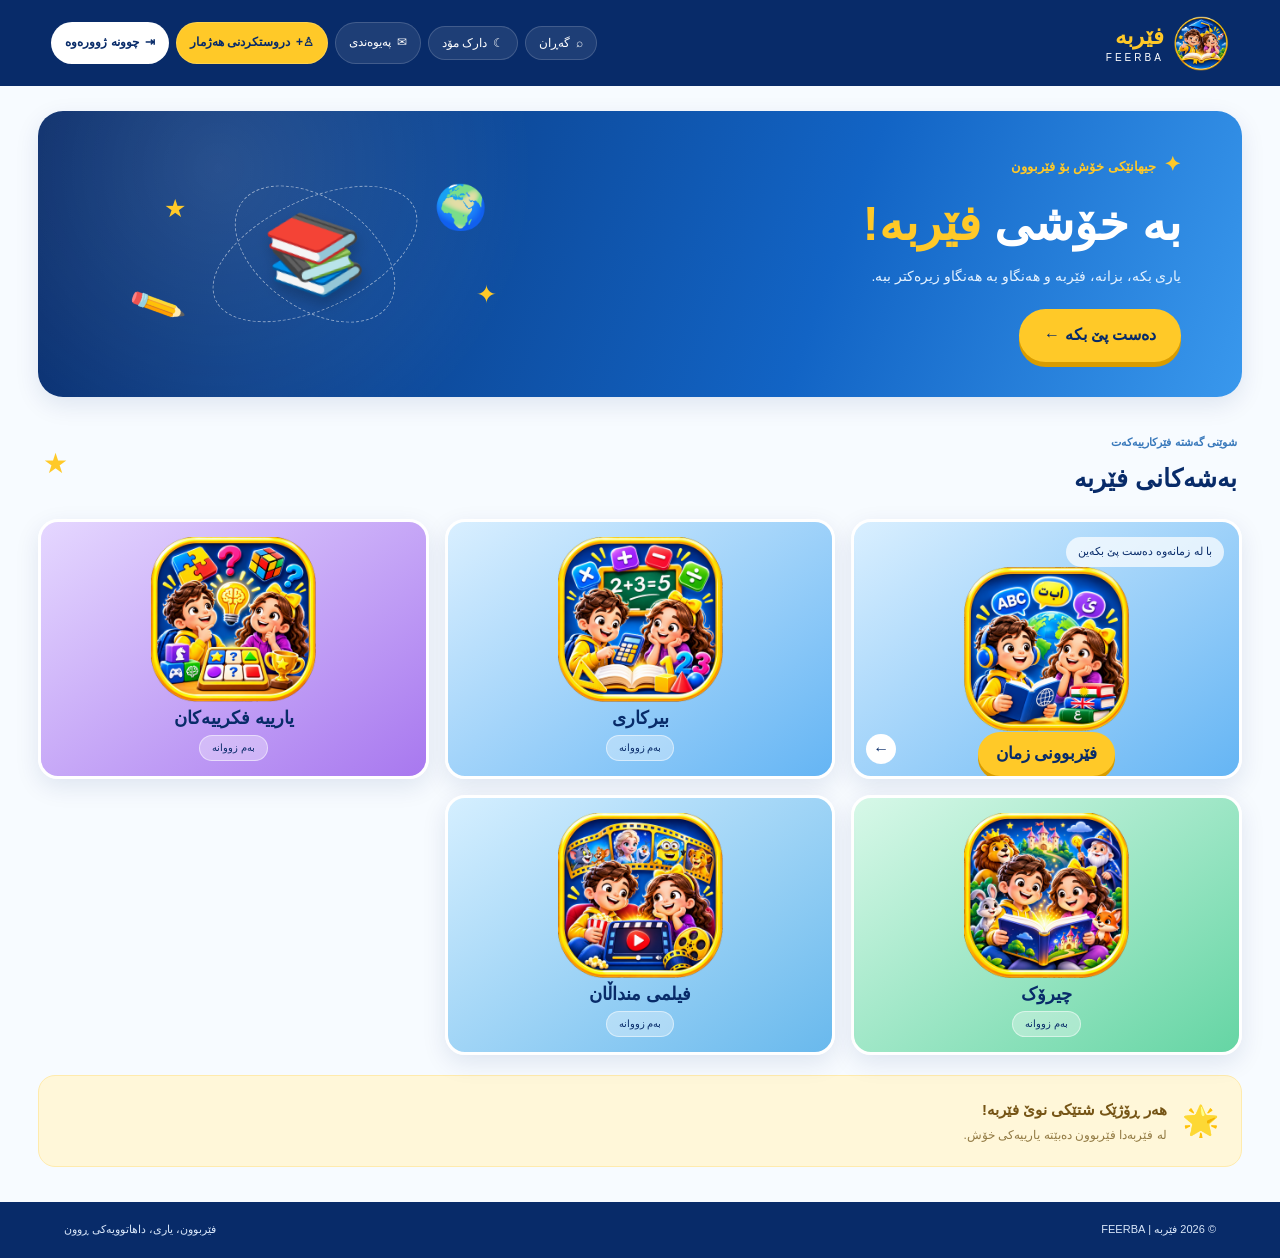
==== commit f8c0751f: "Update index.html" ====
--- a/index.html
+++ b/index.html
@@ -10,280 +10,686 @@
 
 <style>
 :root {
-  --navy:#082b69;
-  --blue:#1264c5;
-  --yellow:#ffc928;
-  --text:#102b55;
-  --white:#fff;
-}
-*{box-sizing:border-box;margin:0;padding:0}
-html{scroll-behavior:smooth}
-body{
-  font-family:Tahoma,Arial,sans-serif;
-  background:#f7fbff;
-  color:var(--text);
-  line-height:1.8;
-  transition:.3s;
-}
-a{text-decoration:none;color:inherit}
-button,input{font-family:inherit}
-button{cursor:pointer}
+  --navy: #082b69;
+  --blue: #1264c5;
+  --yellow: #ffc928;
+  --text: #102b55;
+}
+
+* {
+  box-sizing: border-box;
+  margin: 0;
+  padding: 0;
+}
+
+html {
+  scroll-behavior: smooth;
+}
+
+body {
+  font-family: Tahoma, Arial, sans-serif;
+  background: #f7fbff;
+  color: var(--text);
+  line-height: 1.8;
+  transition: .3s;
+}
+
+a {
+  text-decoration: none;
+  color: inherit;
+}
+
+button, input {
+  font-family: inherit;
+}
+
+button {
+  cursor: pointer;
+}
 
 /* HEADER */
-.site-header{
-  background:var(--navy);
-  padding:13px 4%;
-  min-height:86px;
-  display:flex;
-  align-items:center;
-  justify-content:space-between;
-  gap:15px;
-  color:white;
-  flex-wrap:wrap;
-}
-.brand{display:flex;align-items:center;gap:10px}
-.brand img{width:55px;height:55px;object-fit:contain}
-.brand-name{display:flex;flex-direction:column;line-height:1.3}
-.brand-name strong{font-size:23px;color:var(--yellow)}
-.brand-name small{font-size:10px;letter-spacing:3px;text-align:center}
-.top-actions{display:flex;align-items:center;justify-content:center;gap:7px;flex-wrap:wrap}
-.tool-button{
-  border:1px solid rgba(255,255,255,.16);
-  border-radius:30px;
-  background:rgba(255,255,255,.09);
-  color:white;
-  padding:9px 13px;
-  font-size:12px;
-  display:inline-flex;
-  align-items:center;
-  justify-content:center;
-  gap:6px;
-  transition:.2s;
-}
-.tool-button:hover{background:rgba(255,255,255,.2);transform:translateY(-2px)}
-.tool-button svg{width:16px;height:16px;fill:none;stroke:currentColor;stroke-width:1.8}
-.tool-button.signup{background:var(--yellow);color:var(--navy);font-weight:bold}
-.tool-button.login{background:white;color:var(--navy);font-weight:bold}
+
+.site-header {
+  background: var(--navy);
+  padding: 13px 4%;
+  min-height: 86px;
+  display: flex;
+  align-items: center;
+  justify-content: space-between;
+  gap: 15px;
+  color: white;
+  flex-wrap: wrap;
+}
+
+.brand {
+  display: flex;
+  align-items: center;
+  gap: 10px;
+}
+
+.brand img {
+  width: 55px;
+  height: 55px;
+  object-fit: contain;
+}
+
+.brand-name {
+  display: flex;
+  flex-direction: column;
+  line-height: 1.3;
+}
+
+.brand-name strong {
+  font-size: 23px;
+  color: var(--yellow);
+}
+
+.brand-name small {
+  font-size: 10px;
+  letter-spacing: 3px;
+  text-align: center;
+}
+
+.top-actions {
+  display: flex;
+  align-items: center;
+  justify-content: center;
+  gap: 7px;
+  flex-wrap: wrap;
+}
+
+.tool-button {
+  border: 1px solid rgba(255,255,255,.16);
+  border-radius: 30px;
+  background: rgba(255,255,255,.09);
+  color: white;
+  padding: 9px 13px;
+  font-size: 12px;
+  display: inline-flex;
+  align-items: center;
+  justify-content: center;
+  gap: 6px;
+  transition: .2s;
+}
+
+.tool-button:hover {
+  background: rgba(255,255,255,.2);
+  transform: translateY(-2px);
+}
+
+.tool-button svg {
+  width: 16px;
+  height: 16px;
+  fill: none;
+  stroke: currentColor;
+  stroke-width: 1.8;
+}
+
+.tool-button.signup {
+  background: var(--yellow);
+  color: var(--navy);
+  font-weight: bold;
+}
+
+.tool-button.login {
+  background: white;
+  color: var(--navy);
+  font-weight: bold;
+}
 
 /* SEARCH */
-.search-panel{background:white;padding:18px 5%;box-shadow:0 8px 24px #082b691a}
-.search-panel[hidden]{display:none}
-.search-panel label{display:block;margin-bottom:8px;font-weight:bold}
-.search-field{display:flex;gap:8px}
-.search-field input{flex:1;min-width:0;padding:12px;border:1px solid #d9e5f4;border-radius:12px}
-.search-field button{border:0;background:var(--yellow);color:var(--navy);font-weight:bold;padding:10px 20px;border-radius:12px}
-.search-message{font-size:12px;margin-top:7px;color:var(--blue)}
+
+.search-panel {
+  background: white;
+  padding: 18px 5%;
+  box-shadow: 0 8px 24px #082b691a;
+}
+
+.search-panel[hidden] {
+  display: none;
+}
+
+.search-panel label {
+  display: block;
+  margin-bottom: 8px;
+  font-weight: bold;
+}
+
+.search-field {
+  display: flex;
+  gap: 8px;
+}
+
+.search-field input {
+  flex: 1;
+  min-width: 0;
+  padding: 12px;
+  border: 1px solid #d9e5f4;
+  border-radius: 12px;
+  outline: none;
+}
+
+.search-field button {
+  border: 0;
+  background: var(--yellow);
+  color: var(--navy);
+  font-weight: bold;
+  padding: 10px 20px;
+  border-radius: 12px;
+}
+
+.search-message {
+  font-size: 12px;
+  margin-top: 7px;
+  color: var(--blue);
+}
 
 /* MAIN */
-main{max-width:1250px;width:94%;margin:25px auto 35px}
+
+main {
+  max-width: 1250px;
+  width: 94%;
+  margin: 25px auto 35px;
+}
 
 /* HERO */
-.welcome-hero{
-  min-height:255px;
-  border-radius:25px;
-  padding:35px 5%;
-  background:radial-gradient(circle at 15% 20%,#ffffff1f,transparent 30%),linear-gradient(110deg,#082b69,#1264c5 65%,#3998ed);
-  color:white;
-  display:flex;
-  align-items:center;
-  justify-content:space-between;
-  position:relative;
-  overflow:hidden;
-  box-shadow:0 8px 24px #082b691a;
-}
-.hero-copy{position:relative;z-index:2;max-width:55%}
-.eyebrow{color:var(--yellow);font-size:13px;font-weight:bold;display:inline-block;margin-bottom:8px}
-.sparkle{font-size:20px;margin-left:5px}
-.hero-copy h1{font-size:clamp(30px,5vw,48px);line-height:1.4;margin-bottom:7px;color:white}
-.hero-copy h1 em{color:var(--yellow);font-style:normal}
-.hero-copy p{font-size:14px;color:#e5f2ff;margin-bottom:20px}
-.hero-cta{
-  display:inline-flex;align-items:center;gap:15px;
-  background:var(--yellow);color:var(--navy);
-  padding:12px 25px;border-radius:30px;font-weight:bold;
-  box-shadow:0 5px 0 #d99c00;transition:.2s
-}
-.hero-cta:hover{transform:translateY(-3px)}
-.hero-art{width:40%;min-height:180px;display:flex;align-items:center;justify-content:center;position:relative}
-.hero-book{font-size:80px;filter:drop-shadow(0 8px 7px #0003);transform:rotate(-8deg);z-index:2}
-.hero-globe{font-size:43px;position:absolute;top:5px;right:10%}
-.hero-pencil{font-size:38px;position:absolute;bottom:5px;left:8%;transform:rotate(-25deg)}
-.floating-star{position:absolute;color:var(--yellow);font-size:25px}
-.star-one{top:12%;left:15%}
-.star-two{bottom:15%;right:8%}
-.orbit{position:absolute;width:220px;height:110px;border:1px dashed #ffffff80;border-radius:50%;transform:rotate(-25deg)}
-.orbit-two{transform:rotate(35deg);width:180px}
+
+.welcome-hero {
+  min-height: 255px;
+  border-radius: 25px;
+  padding: 35px 5%;
+  background:
+    radial-gradient(circle at 15% 20%, #ffffff1f, transparent 30%),
+    linear-gradient(110deg, #082b69, #1264c5 65%, #3998ed);
+  color: white;
+  display: flex;
+  align-items: center;
+  justify-content: space-between;
+  position: relative;
+  overflow: hidden;
+  box-shadow: 0 8px 24px #082b691a;
+}
+
+.hero-copy {
+  position: relative;
+  z-index: 2;
+  max-width: 55%;
+}
+
+.eyebrow {
+  color: var(--yellow);
+  font-size: 13px;
+  font-weight: bold;
+  display: inline-block;
+  margin-bottom: 8px;
+}
+
+.sparkle {
+  font-size: 20px;
+  margin-left: 5px;
+}
+
+.hero-copy h1 {
+  font-size: clamp(30px, 5vw, 48px);
+  line-height: 1.4;
+  margin-bottom: 7px;
+  color: white;
+}
+
+.hero-copy h1 em {
+  color: var(--yellow);
+  font-style: normal;
+}
+
+.hero-copy p {
+  font-size: 14px;
+  color: #e5f2ff;
+  margin-bottom: 20px;
+}
+
+.hero-cta {
+  display: inline-flex;
+  align-items: center;
+  gap: 15px;
+  background: var(--yellow);
+  color: var(--navy);
+  padding: 12px 25px;
+  border-radius: 30px;
+  font-weight: bold;
+  box-shadow: 0 5px 0 #d99c00;
+  transition: .2s;
+}
+
+.hero-cta:hover {
+  transform: translateY(-3px);
+}
+
+.hero-art {
+  width: 40%;
+  min-height: 180px;
+  display: flex;
+  align-items: center;
+  justify-content: center;
+  position: relative;
+}
+
+.hero-book {
+  font-size: 80px;
+  filter: drop-shadow(0 8px 7px #0003);
+  transform: rotate(-8deg);
+  z-index: 2;
+}
+
+.hero-globe {
+  font-size: 43px;
+  position: absolute;
+  top: 5px;
+  right: 10%;
+}
+
+.hero-pencil {
+  font-size: 38px;
+  position: absolute;
+  bottom: 5px;
+  left: 8%;
+  transform: rotate(-25deg);
+}
+
+.floating-star {
+  position: absolute;
+  color: var(--yellow);
+  font-size: 25px;
+}
+
+.star-one {
+  top: 12%;
+  left: 15%;
+}
+
+.star-two {
+  bottom: 15%;
+  right: 8%;
+}
+
+.orbit {
+  position: absolute;
+  width: 220px;
+  height: 110px;
+  border: 1px dashed #ffffff80;
+  border-radius: 50%;
+  transform: rotate(-25deg);
+}
+
+.orbit-two {
+  transform: rotate(35deg);
+  width: 180px;
+}
 
 /* SECTION TITLE */
-.section-heading{display:flex;align-items:center;justify-content:space-between;margin:30px 5px 18px}
-.section-heading .eyebrow{font-size:11px;color:#3979bb;margin-bottom:2px}
-.section-heading h2{font-size:25px;color:var(--navy)}
-.heading-star{color:var(--yellow);font-size:28px}
-
-/* CATEGORY GRID */
-.category-grid{
-  display:grid;
-  grid-template-columns:repeat(4,minmax(0,1fr));
-  grid-template-rows:190px 190px;
-  gap:15px;
-}
-.category-card{
-  border-radius:20px;
-  color:white;
-  display:flex;
-  flex-direction:column;
-  align-items:center;
-  justify-content:center;
-  position:relative;
-  overflow:hidden;
-  text-align:center;
-  padding:15px;
-  box-shadow:0 8px 24px #082b691a;
-  border:2px solid #ffffffcc;
-  transition:transform .25s,box-shadow .25s;
-}
-.category-card:hover{transform:translateY(-5px);box-shadow:0 14px 28px #082b6929}
-
-/* IMAGE CARDS */
-.language-card,.math-card,.thinking-card,.story-card,.video-card{
-  background:linear-gradient(145deg,#d9efff,#65b5f4);
-  color:var(--navy);
-  justify-content:space-between;
-  padding:15px;
-  border:3px solid white;
-}
-.language-card{grid-column:span 2;grid-row:span 2}
-.math-card{background:linear-gradient(145deg,#d9efff,#65b5f4)}
-.thinking-card{background:linear-gradient(145deg,#e5d7ff,#a878ef)}
-.story-card{background:linear-gradient(145deg,#d7f8e8,#65d5a4)}
-.video-card{background:linear-gradient(145deg,#d5efff,#69b9ed)}
-
-.card-tag{
-  align-self:flex-start;
-  background:#ffffffb8;
-  color:var(--navy);
-  padding:5px 12px;
-  border-radius:20px;
-  font-size:11px;
-}
-.category-image{
-  display:block;
-  width:100%;
-  height:calc(100% - 65px);
-  min-height:100px;
-  object-fit:contain;
-  background:transparent;
-  mix-blend-mode:multiply;
-}
-.category-title{
-  font-size:19px;
-  font-weight:bold;
-  text-align:center;
-}
-.language-card .category-title{
-  font-size:20px;
-  background:var(--yellow);
-  color:var(--navy);
-  padding:9px 22px;
-  border-radius:25px;
-  box-shadow:0 4px 0 #d99c00;
-}
-.card-arrow{
-  position:absolute;bottom:15px;left:15px;
-  background:white;color:var(--navy);
-  width:32px;height:32px;border-radius:50%;
-  display:grid;place-items:center
-}
-.coming-label{
-  font-size:10px;
-  background:#ffffff55;
-  border:1px solid #ffffff80;
-  border-radius:20px;
-  padding:3px 12px;
-  margin-top:5px;
+
+.section-heading {
+  display: flex;
+  align-items: center;
+  justify-content: space-between;
+  margin: 30px 5px 18px;
+}
+
+.section-heading .eyebrow {
+  font-size: 11px;
+  color: #3979bb;
+  margin-bottom: 2px;
+}
+
+.section-heading h2 {
+  font-size: 25px;
+  color: var(--navy);
+}
+
+.heading-star {
+  color: var(--yellow);
+  font-size: 28px;
+}
+
+/* ALL CARDS SAME SIZE */
+
+.category-grid {
+  display: grid;
+  grid-template-columns: repeat(3, minmax(0, 1fr));
+  grid-auto-rows: 260px;
+  gap: 16px;
+}
+
+.category-card {
+  width: 100%;
+  height: 100%;
+  border-radius: 20px;
+  display: flex;
+  flex-direction: column;
+  align-items: center;
+  justify-content: space-between;
+  position: relative;
+  overflow: hidden;
+  text-align: center;
+  padding: 15px;
+  box-shadow: 0 8px 24px #082b691a;
+  border: 3px solid white;
+  transition: transform .25s, box-shadow .25s;
+}
+
+.category-card:hover {
+  transform: translateY(-5px);
+  box-shadow: 0 14px 28px #082b6929;
+}
+
+/* LANGUAGE */
+
+.language-card {
+  background: linear-gradient(145deg, #d9efff, #65b5f4);
+  color: var(--navy);
+}
+
+/* MATH */
+
+.math-card {
+  background: linear-gradient(145deg, #d9efff, #65b5f4);
+  color: var(--navy);
+}
+
+/* THINKING */
+
+.thinking-card {
+  background: linear-gradient(145deg, #e5d7ff, #a878ef);
+  color: var(--navy);
+}
+
+/* STORIES */
+
+.story-card {
+  background: linear-gradient(145deg, #d7f8e8, #65d5a4);
+  color: var(--navy);
+}
+
+/* VIDEOS */
+
+.video-card {
+  background: linear-gradient(145deg, #d5efff, #69b9ed);
+  color: var(--navy);
+}
+
+.card-tag {
+  align-self: flex-start;
+  background: #ffffffb8;
+  color: var(--navy);
+  padding: 5px 12px;
+  border-radius: 20px;
+  font-size: 11px;
+}
+
+.category-image {
+  display: block;
+  width: 100%;
+  height: 165px;
+  object-fit: contain;
+  object-position: center;
+  background: transparent;
+}
+
+.category-title {
+  font-size: 18px;
+  font-weight: bold;
+  text-align: center;
+}
+
+.language-card .category-title {
+  font-size: 17px;
+  background: var(--yellow);
+  color: var(--navy);
+  padding: 7px 18px;
+  border-radius: 25px;
+  box-shadow: 0 4px 0 #d99c00;
+}
+
+.card-arrow {
+  position: absolute;
+  bottom: 12px;
+  left: 12px;
+  background: white;
+  color: var(--navy);
+  width: 30px;
+  height: 30px;
+  border-radius: 50%;
+  display: grid;
+  place-items: center;
+}
+
+.coming-label {
+  font-size: 10px;
+  background: #ffffff55;
+  border: 1px solid #ffffff80;
+  border-radius: 20px;
+  padding: 3px 12px;
 }
 
 /* BOTTOM NOTE */
-.bottom-note{
-  margin-top:20px;
-  background:#fff7d9;
-  border:1px solid #ffebad;
-  border-radius:17px;
-  padding:18px 22px;
-  display:flex;
-  align-items:center;
-  gap:15px;
-  color:#765516;
-}
-.note-icon{font-size:30px}
-.bottom-note strong{font-size:15px}
-.bottom-note p{font-size:12px;color:#927a43}
+
+.bottom-note {
+  margin-top: 20px;
+  background: #fff7d9;
+  border: 1px solid #ffebad;
+  border-radius: 17px;
+  padding: 18px 22px;
+  display: flex;
+  align-items: center;
+  gap: 15px;
+  color: #765516;
+}
+
+.note-icon {
+  font-size: 30px;
+}
+
+.bottom-note strong {
+  font-size: 15px;
+}
+
+.bottom-note p {
+  font-size: 12px;
+  color: #927a43;
+}
 
 /* FOOTER */
-footer{
-  background:var(--navy);
-  color:#d9e7fa;
-  padding:18px 5%;
-  display:flex;
-  align-items:center;
-  justify-content:space-between;
-  gap:12px;
-  font-size:11px;
-  flex-wrap:wrap;
+
+footer {
+  background: var(--navy);
+  color: #d9e7fa;
+  padding: 18px 5%;
+  display: flex;
+  align-items: center;
+  justify-content: space-between;
+  gap: 12px;
+  font-size: 11px;
+  flex-wrap: wrap;
 }
 
 /* DARK MODE */
-body.dark-mode{background:#101a2a;color:#e9f2ff}
-body.dark-mode .section-heading h2{color:white}
-body.dark-mode .search-panel{background:#172942;color:white}
-body.dark-mode .bottom-note{background:#3a321c;border-color:#625126;color:#ffe49b}
-body.dark-mode .bottom-note p{color:#e8d59d}
+
+body.dark-mode {
+  background: #101a2a;
+  color: #e9f2ff;
+}
+
+body.dark-mode .section-heading h2 {
+  color: white;
+}
+
+body.dark-mode .search-panel {
+  background: #172942;
+  color: white;
+}
+
+body.dark-mode .bottom-note {
+  background: #3a321c;
+  border-color: #625126;
+  color: #ffe49b;
+}
+
+body.dark-mode .bottom-note p {
+  color: #e8d59d;
+}
 
 /* MOBILE */
-@media(max-width:760px){
-  .site-header{justify-content:center;padding:10px 3%;gap:10px}
-  .brand{order:-1}
-  .brand img{width:43px;height:43px}
-  .brand-name strong{font-size:19px}
-  .top-actions{width:100%;gap:5px}
-  .tool-button{padding:7px 10px;font-size:10px}
-  .tool-button svg{width:13px;height:13px}
-  main{width:94%;margin-top:17px}
-  .welcome-hero{min-height:230px;padding:23px 5%;border-radius:20px}
-  .hero-copy{max-width:65%}
-  .hero-copy h1{font-size:29px}
-  .hero-copy p{font-size:11px}
-  .hero-cta{padding:9px 17px;font-size:12px}
-  .hero-art{width:32%}
-  .hero-book{font-size:55px}
-  .hero-globe{font-size:30px}
-  .hero-pencil{font-size:26px}
-  .section-heading h2{font-size:21px}
-  .category-grid{
-    grid-template-columns:repeat(2,minmax(0,1fr));
-    grid-template-rows:180px 180px 180px;
-    gap:12px;
-  }
-  .language-card{grid-column:2;grid-row:1 / span 2}
-  .category-card{border-radius:17px;padding:10px}
-  .category-image{height:calc(100% - 55px);min-height:90px}
-  .language-card .category-title{font-size:15px;padding:8px 13px}
-  .category-title{font-size:15px}
-  .coming-label{font-size:9px}
-  .bottom-note{padding:13px}
-  footer{justify-content:center;text-align:center}
-}
-@media(max-width:380px){
-  .tool-button{padding:6px 7px;font-size:9px}
-  .hero-copy h1{font-size:25px}
-  .category-grid{grid-template-rows:160px 160px 160px}
+
+@media (max-width: 760px) {
+
+  .site-header {
+    justify-content: center;
+    padding: 10px 3%;
+    gap: 10px;
+  }
+
+  .brand {
+    order: -1;
+  }
+
+  .brand img {
+    width: 43px;
+    height: 43px;
+  }
+
+  .brand-name strong {
+    font-size: 19px;
+  }
+
+  .top-actions {
+    width: 100%;
+    gap: 5px;
+  }
+
+  .tool-button {
+    padding: 7px 10px;
+    font-size: 10px;
+  }
+
+  .tool-button svg {
+    width: 13px;
+    height: 13px;
+  }
+
+  main {
+    width: 94%;
+    margin-top: 17px;
+  }
+
+  .welcome-hero {
+    min-height: 230px;
+    padding: 23px 5%;
+    border-radius: 20px;
+  }
+
+  .hero-copy {
+    max-width: 65%;
+  }
+
+  .hero-copy h1 {
+    font-size: 29px;
+  }
+
+  .hero-copy p {
+    font-size: 11px;
+  }
+
+  .hero-cta {
+    padding: 9px 17px;
+    font-size: 12px;
+  }
+
+  .hero-art {
+    width: 32%;
+  }
+
+  .hero-book {
+    font-size: 55px;
+  }
+
+  .hero-globe {
+    font-size: 30px;
+  }
+
+  .hero-pencil {
+    font-size: 26px;
+  }
+
+  .section-heading h2 {
+    font-size: 21px;
+  }
+
+  /* TWO EQUAL COLUMNS ON MOBILE */
+
+  .category-grid {
+    grid-template-columns: repeat(2, minmax(0, 1fr));
+    grid-auto-rows: 230px;
+    gap: 12px;
+  }
+
+  .category-card {
+    border-radius: 17px;
+    padding: 10px;
+  }
+
+  .category-image {
+    height: 140px;
+  }
+
+  .category-title {
+    font-size: 15px;
+  }
+
+  .language-card .category-title {
+    font-size: 15px;
+    padding: 7px 12px;
+  }
+
+  .coming-label {
+    font-size: 9px;
+  }
+
+  .bottom-note {
+    padding: 13px;
+  }
+
+  footer {
+    justify-content: center;
+    text-align: center;
+  }
+}
+
+@media (max-width: 380px) {
+  .tool-button {
+    padding: 6px 7px;
+    font-size: 9px;
+  }
+
+  .hero-copy h1 {
+    font-size: 25px;
+  }
+
+  .category-grid {
+    grid-auto-rows: 205px;
+  }
+
+  .category-image {
+    height: 120px;
+  }
 }
 </style>
 </head>
 
 <body>
 
+<!-- HEADER -->
+
 <header class="site-header">
+
   <a class="brand" href="index.html" aria-label="فێربە">
     <img src="file_0000000049ec81f4a53a3143eda96773.png" alt="لۆگۆی فێربە">
     <span class="brand-name">
@@ -292,159 +698,297 @@
     </span>
   </a>
 
-  <nav class="top-actions" aria-label="بەستەرەکان">
+  <nav class="top-actions">
+
     <button class="tool-button" id="searchToggle" type="button">
-      <span>⌕</span><span>گەڕان</span>
+      <span>⌕</span>
+      <span>گەڕان</span>
     </button>
+
     <button class="tool-button" id="themeToggle" type="button">
-      <span>☾</span><span>دارک مۆد</span>
+      ☾ <span>دارک مۆد</span>
     </button>
-    <a class="tool-button" href="contact.html">✉ <span>پەیوەندی</span></a>
-    <a class="tool-button signup" href="register.html">♙+ <span>دروستکردنی هەژمار</span></a>
-    <a class="tool-button login" href="login.html">⇥ <span>چوونە ژوورەوە</span></a>
+
+    <a class="tool-button" href="contact.html">
+      ✉ <span>پەیوەندی</span>
+    </a>
+
+    <a class="tool-button signup" href="register.html">
+      ♙+ <span>دروستکردنی هەژمار</span>
+    </a>
+
+    <a class="tool-button login" href="login.html">
+      ⇥ <span>چوونە ژوورەوە</span>
+    </a>
+
   </nav>
 </header>
 
+<!-- SEARCH -->
+
 <section class="search-panel" id="searchPanel" hidden>
+
   <label for="siteSearch">چی دەتەوێت بدۆزیتەوە؟</label>
+
   <div class="search-field">
     <input id="siteSearch" type="search" placeholder="بۆ نموونە: فێربوونی زمان...">
     <button id="searchSubmit" type="button">گەڕان</button>
   </div>
+
   <p id="searchMessage" class="search-message"></p>
+
 </section>
 
 <main>
 
-<section class="welcome-hero">
-  <div class="hero-copy">
-    <span class="eyebrow">✦ جیهانێکی خۆش بۆ فێربوون</span>
-    <h1>بە خۆشی <em>فێربە!</em></h1>
-    <p>یاری بکە، بزانە، فێربە و هەنگاو بە هەنگاو زیرەکتر ببە.</p>
-    <a class="hero-cta" href="#learningSections">دەست پێ بکە ←</a>
-  </div>
-  <div class="hero-art" aria-hidden="true">
-    <div class="orbit"></div>
-    <div class="orbit orbit-two"></div>
-    <div class="floating-star star-one">★</div>
-    <div class="floating-star star-two">✦</div>
-    <div class="hero-book">📚</div>
-    <div class="hero-globe">🌍</div>
-    <div class="hero-pencil">✏️</div>
-  </div>
-</section>
-
-<section class="section-heading" id="learningSections">
-  <div>
-    <span class="eyebrow">شوێنی گەشتە فێرکارییەکەت</span>
-    <h2>بەشەکانی فێربە</h2>
-  </div>
-  <span class="heading-star">★</span>
-</section>
-
-<section class="category-grid" aria-label="بەشە فێرکارییەکان">
-
-  <a class="category-card language-card" href="language.html">
-    <span class="card-tag">با لە زمانەوە دەست پێ بکەین</span>
-    <img class="category-image" src="ferba-languages.png" alt="فێربوونی زمان">
-    <span class="category-title">فێربوونی زمان</span>
-    <span class="card-arrow">←</span>
-  </a>
-
-  <a class="category-card math-card" href="coming-soon.html?section=math">
-    <img class="category-image" src="ferba-math.png" alt="بیرکاری">
-    <span class="category-title">بیرکاری</span>
-    <span class="coming-label">بەم زووانە</span>
-  </a>
-
-  <a class="category-card thinking-card" href="coming-soon.html?section=thinking">
-    <img class="category-image" src="ferba-brain-games.png" alt="یارییە فکرییەکان">
-    <span class="category-title">یارییە فکرییەکان</span>
-    <span class="coming-label">بەم زووانە</span>
-  </a>
-
-  <a class="category-card story-card" href="coming-soon.html?section=stories">
-    <img class="category-image" src="ferba-stories.png" alt="چیرۆک">
-    <span class="category-title">چیرۆک</span>
-    <span class="coming-label">بەم زووانە</span>
-  </a>
-
-  <a class="category-card video-card" href="coming-soon.html?section=videos">
-    <img class="category-image" src="ferba-cartoon-videos.png" alt="فیلمی منداڵان">
-    <span class="category-title">فیلمی منداڵان</span>
-    <span class="coming-label">بەم زووانە</span>
-  </a>
-
-</section>
-
-<section class="bottom-note">
-  <span class="note-icon">🌟</span>
-  <div>
-    <strong>هەر ڕۆژێک شتێکی نوێ فێربە!</strong>
-    <p>لە فێربەدا فێربوون دەبێتە یارییەکی خۆش.</p>
-  </div>
-</section>
+  <!-- HERO -->
+
+  <section class="welcome-hero">
+
+    <div class="hero-copy">
+
+      <span class="eyebrow">
+        <span class="sparkle">✦</span>
+        جیهانێکی خۆش بۆ فێربوون
+      </span>
+
+      <h1>بە خۆشی <em>فێربە!</em></h1>
+
+      <p>
+        یاری بکە، بزانە، فێربە و هەنگاو بە هەنگاو زیرەکتر ببە.
+      </p>
+
+      <a class="hero-cta" href="#learningSections">
+        دەست پێ بکە ←
+      </a>
+
+    </div>
+
+    <div class="hero-art" aria-hidden="true">
+      <div class="orbit"></div>
+      <div class="orbit orbit-two"></div>
+      <div class="floating-star star-one">★</div>
+      <div class="floating-star star-two">✦</div>
+      <div class="hero-book">📚</div>
+      <div class="hero-globe">🌍</div>
+      <div class="hero-pencil">✏️</div>
+    </div>
+
+  </section>
+
+  <!-- SECTION TITLE -->
+
+  <section class="section-heading" id="learningSections">
+
+    <div>
+      <span class="eyebrow">شوێنی گەشتە فێرکارییەکەت</span>
+      <h2>بەشەکانی فێربە</h2>
+    </div>
+
+    <span class="heading-star">★</span>
+
+  </section>
+
+  <!-- CATEGORY CARDS -->
+
+  <section class="category-grid">
+
+    <a class="category-card language-card" href="language.html">
+
+      <span class="card-tag">
+        با لە زمانەوە دەست پێ بکەین
+      </span>
+
+      <img
+        class="category-image"
+        src="ferba-languages.png"
+        alt="فێربوونی زمان"
+      >
+
+      <span class="category-title">
+        فێربوونی زمان
+      </span>
+
+      <span class="card-arrow">←</span>
+
+    </a>
+
+    <a class="category-card math-card" href="coming-soon.html?section=math">
+
+      <img
+        class="category-image"
+        src="ferba-math.png"
+        alt="بیرکاری"
+      >
+
+      <span class="category-title">بیرکاری</span>
+
+      <span class="coming-label">بەم زووانە</span>
+
+    </a>
+
+    <a class="category-card thinking-card" href="coming-soon.html?section=thinking">
+
+      <img
+        class="category-image"
+        src="ferba-brain-games.png"
+        alt="یارییە فکرییەکان"
+      >
+
+      <span class="category-title">یارییە فکرییەکان</span>
+
+      <span class="coming-label">بەم زووانە</span>
+
+    </a>
+
+    <a class="category-card story-card" href="coming-soon.html?section=stories">
+
+      <img
+        class="category-image"
+        src="ferba-stories.png"
+        alt="چیرۆک"
+      >
+
+      <span class="category-title">چیرۆک</span>
+
+      <span class="coming-label">بەم زووانە</span>
+
+    </a>
+
+    <a class="category-card video-card" href="coming-soon.html?section=videos">
+
+      <img
+        class="category-image"
+        src="ferba-cartoon-videos.png"
+        alt="فیلمی منداڵان"
+      >
+
+      <span class="category-title">فیلمی منداڵان</span>
+
+      <span class="coming-label">بەم زووانە</span>
+
+    </a>
+
+  </section>
+
+  <!-- BOTTOM NOTE -->
+
+  <section class="bottom-note">
+
+    <span class="note-icon">🌟</span>
+
+    <div>
+      <strong>هەر ڕۆژێک شتێکی نوێ فێربە!</strong>
+      <p>لە فێربەدا فێربوون دەبێتە یارییەکی خۆش.</p>
+    </div>
+
+  </section>
 
 </main>
+
+<!-- FOOTER -->
 
 <footer>
   <span>© 2026 فێربە | FEERBA</span>
   <span>فێربوون، یاری، داهاتوویەکی ڕوون</span>
 </footer>
 
+<!-- JAVASCRIPT -->
+
 <script>
-const searchToggle=document.getElementById("searchToggle");
-const searchPanel=document.getElementById("searchPanel");
-const siteSearch=document.getElementById("siteSearch");
-const searchSubmit=document.getElementById("searchSubmit");
-const searchMessage=document.getElementById("searchMessage");
-
-searchToggle.addEventListener("click",()=>{
-  searchPanel.hidden=!searchPanel.hidden;
-  if(!searchPanel.hidden)siteSearch.focus();
+
+const searchToggle = document.getElementById("searchToggle");
+const searchPanel = document.getElementById("searchPanel");
+const siteSearch = document.getElementById("siteSearch");
+const searchSubmit = document.getElementById("searchSubmit");
+const searchMessage = document.getElementById("searchMessage");
+
+searchToggle.addEventListener("click", function() {
+  searchPanel.hidden = !searchPanel.hidden;
+
+  if (!searchPanel.hidden) {
+    siteSearch.focus();
+  }
 });
 
-function performSearch(){
-  const value=siteSearch.value.trim();
-  if(!value){
-    searchMessage.textContent="تکایە وشەیەک بنووسە بۆ گەڕان.";
+function performSearch() {
+
+  const value = siteSearch.value.trim();
+
+  if (!value) {
+    searchMessage.textContent = "تکایە وشەیەک بنووسە بۆ گەڕان.";
     return;
   }
 
-  const sections=[
-    {words:["زمان","زمانەکان"],url:"language.html"},
-    {words:["بیرکاری","ژمارە"],url:"coming-soon.html?section=math"},
-    {words:["یاری","فکری"],url:"coming-soon.html?section=thinking"},
-    {words:["چیرۆک"],url:"coming-soon.html?section=stories"},
-    {words:["فیلم","ڤیدیۆ"],url:"coming-soon.html?section=videos"}
+  const sections = [
+    {
+      words: ["زمان", "زمانەکان"],
+      url: "language.html"
+    },
+    {
+      words: ["بیرکاری", "ژمارە"],
+      url: "coming-soon.html?section=math"
+    },
+    {
+      words: ["یاری", "فکری"],
+      url: "coming-soon.html?section=thinking"
+    },
+    {
+      words: ["چیرۆک"],
+      url: "coming-soon.html?section=stories"
+    },
+    {
+      words: ["فیلم", "ڤیدیۆ"],
+      url: "coming-soon.html?section=videos"
+    }
   ];
 
-  const found=sections.find(s=>s.words.some(w=>value.includes(w)));
-  if(found)window.location.href=found.url;
-  else searchMessage.textContent="هیچ بەشێک بەو ناوە نەدۆزرایەوە.";
-}
-
-searchSubmit.addEventListener("click",performSearch);
-siteSearch.addEventListener("keydown",e=>{
-  if(e.key==="Enter")performSearch();
+  const found = sections.find(section =>
+    section.words.some(word => value.includes(word))
+  );
+
+  if (found) {
+    window.location.href = found.url;
+  } else {
+    searchMessage.textContent = "هیچ بەشێک بەو ناوە نەدۆزرایەوە.";
+  }
+}
+
+searchSubmit.addEventListener("click", performSearch);
+
+siteSearch.addEventListener("keydown", function(event) {
+  if (event.key === "Enter") {
+    performSearch();
+  }
 });
 
-const themeToggle=document.getElementById("themeToggle");
-
-function applyTheme(dark){
-  document.body.classList.toggle("dark-mode",dark);
-  themeToggle.innerHTML=dark?"☀ <span>ڕووناکی</span>":"☾ <span>دارک مۆد</span>";
-}
-
-themeToggle.addEventListener("click",()=>{
-  const dark=!document.body.classList.contains("dark-mode");
+/* DARK MODE */
+
+const themeToggle = document.getElementById("themeToggle");
+
+function applyTheme(dark) {
+  document.body.classList.toggle("dark-mode", dark);
+
+  themeToggle.innerHTML = dark
+    ? "☀ <span>ڕووناکی</span>"
+    : "☾ <span>دارک مۆد</span>";
+}
+
+themeToggle.addEventListener("click", function() {
+
+  const dark = !document.body.classList.contains("dark-mode");
+
   applyTheme(dark);
-  try{localStorage.setItem("feerba-theme",dark?"dark":"light")}catch(e){}
+
+  try {
+    localStorage.setItem("feerba-theme", dark ? "dark" : "light");
+  } catch(error) {}
 });
 
-try{
-  applyTheme(localStorage.getItem("feerba-theme")==="dark");
-}catch(e){}
+try {
+  applyTheme(localStorage.getItem("feerba-theme") === "dark");
+} catch(error) {}
+
 </script>
 
 </body>
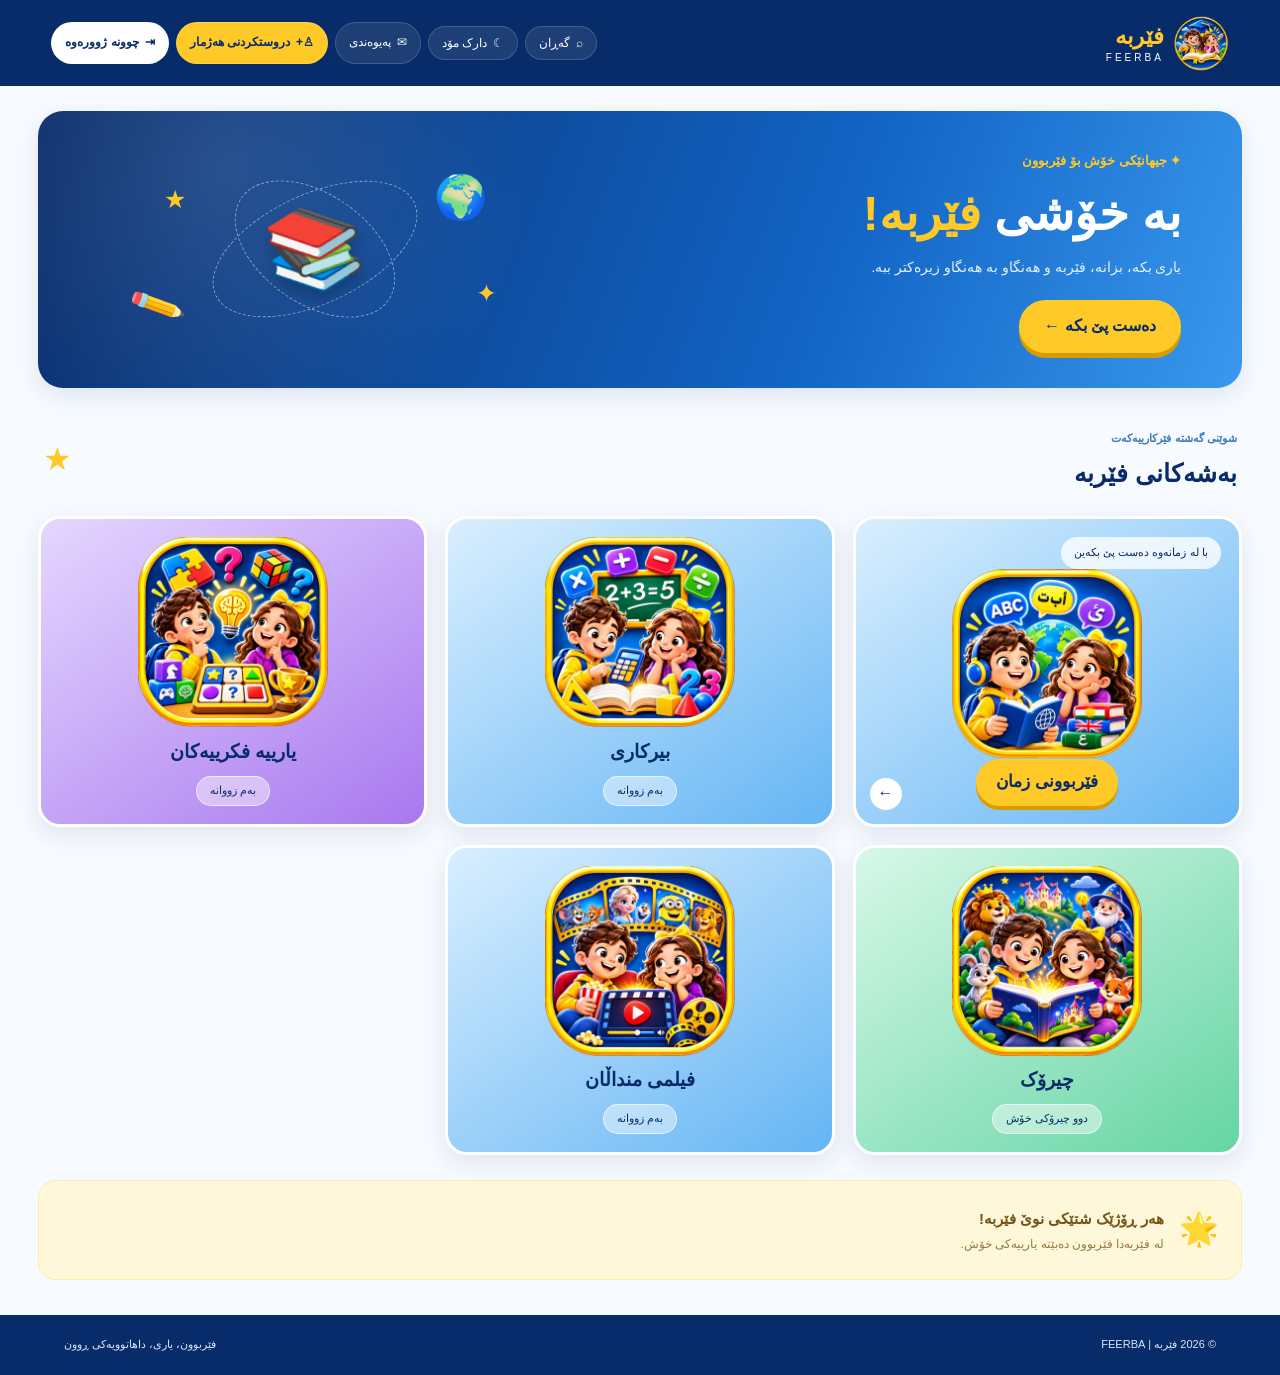
==== commit de963721: "Update index.html" ====
--- a/index.html
+++ b/index.html
@@ -10,683 +10,691 @@
 
 <style>
 :root {
-  --navy: #082b69;
-  --blue: #1264c5;
-  --yellow: #ffc928;
-  --text: #102b55;
+  --navy:#082b69;
+  --blue:#1264c5;
+  --yellow:#ffc928;
+  --text:#102b55;
 }
 
 * {
-  box-sizing: border-box;
-  margin: 0;
-  padding: 0;
+  box-sizing:border-box;
+  margin:0;
+  padding:0;
 }
 
 html {
-  scroll-behavior: smooth;
+  min-height:100%;
+  scroll-behavior:smooth;
 }
 
 body {
-  font-family: Tahoma, Arial, sans-serif;
-  background: #f7fbff;
-  color: var(--text);
-  line-height: 1.8;
-  transition: .3s;
+  min-height:100vh;
+  min-height:100svh;
+  display:flex;
+  flex-direction:column;
+  font-family:Tahoma,Arial,sans-serif;
+  background:#f7fbff;
+  color:var(--text);
+  line-height:1.8;
+  transition:.3s;
 }
 
 a {
-  text-decoration: none;
-  color: inherit;
-}
-
-button, input {
-  font-family: inherit;
+  text-decoration:none;
+  color:inherit;
+}
+
+button,input {
+  font-family:inherit;
 }
 
 button {
-  cursor: pointer;
+  cursor:pointer;
 }
 
 /* HEADER */
 
 .site-header {
-  background: var(--navy);
-  padding: 13px 4%;
-  min-height: 86px;
-  display: flex;
-  align-items: center;
-  justify-content: space-between;
-  gap: 15px;
-  color: white;
-  flex-wrap: wrap;
+  background:var(--navy);
+  padding:13px 4%;
+  min-height:86px;
+  display:flex;
+  align-items:center;
+  justify-content:space-between;
+  gap:15px;
+  color:white;
+  flex-wrap:wrap;
 }
 
 .brand {
-  display: flex;
-  align-items: center;
-  gap: 10px;
+  display:flex;
+  align-items:center;
+  gap:10px;
 }
 
 .brand img {
-  width: 55px;
-  height: 55px;
-  object-fit: contain;
+  width:55px;
+  height:55px;
+  object-fit:contain;
 }
 
 .brand-name {
-  display: flex;
-  flex-direction: column;
-  line-height: 1.3;
+  display:flex;
+  flex-direction:column;
+  line-height:1.3;
 }
 
 .brand-name strong {
-  font-size: 23px;
-  color: var(--yellow);
+  font-size:23px;
+  color:var(--yellow);
 }
 
 .brand-name small {
-  font-size: 10px;
-  letter-spacing: 3px;
-  text-align: center;
+  font-size:10px;
+  letter-spacing:3px;
+  text-align:center;
 }
 
 .top-actions {
-  display: flex;
-  align-items: center;
-  justify-content: center;
-  gap: 7px;
-  flex-wrap: wrap;
+  display:flex;
+  align-items:center;
+  justify-content:center;
+  gap:7px;
+  flex-wrap:wrap;
 }
 
 .tool-button {
-  border: 1px solid rgba(255,255,255,.16);
-  border-radius: 30px;
-  background: rgba(255,255,255,.09);
-  color: white;
-  padding: 9px 13px;
-  font-size: 12px;
-  display: inline-flex;
-  align-items: center;
-  justify-content: center;
-  gap: 6px;
-  transition: .2s;
+  border:1px solid rgba(255,255,255,.16);
+  border-radius:30px;
+  background:rgba(255,255,255,.09);
+  color:white;
+  padding:9px 13px;
+  font-size:12px;
+  display:inline-flex;
+  align-items:center;
+  justify-content:center;
+  gap:6px;
+  transition:.2s;
 }
 
 .tool-button:hover {
-  background: rgba(255,255,255,.2);
-  transform: translateY(-2px);
-}
-
-.tool-button svg {
-  width: 16px;
-  height: 16px;
-  fill: none;
-  stroke: currentColor;
-  stroke-width: 1.8;
+  background:rgba(255,255,255,.2);
+  transform:translateY(-2px);
 }
 
 .tool-button.signup {
-  background: var(--yellow);
-  color: var(--navy);
-  font-weight: bold;
+  background:var(--yellow);
+  color:var(--navy);
+  font-weight:bold;
 }
 
 .tool-button.login {
-  background: white;
-  color: var(--navy);
-  font-weight: bold;
+  background:white;
+  color:var(--navy);
+  font-weight:bold;
 }
 
 /* SEARCH */
 
 .search-panel {
-  background: white;
-  padding: 18px 5%;
-  box-shadow: 0 8px 24px #082b691a;
+  background:white;
+  padding:18px 5%;
+  box-shadow:0 8px 24px #082b691a;
 }
 
 .search-panel[hidden] {
-  display: none;
+  display:none;
 }
 
 .search-panel label {
-  display: block;
-  margin-bottom: 8px;
-  font-weight: bold;
+  display:block;
+  margin-bottom:8px;
+  font-weight:bold;
 }
 
 .search-field {
-  display: flex;
-  gap: 8px;
+  display:flex;
+  gap:8px;
 }
 
 .search-field input {
-  flex: 1;
-  min-width: 0;
-  padding: 12px;
-  border: 1px solid #d9e5f4;
-  border-radius: 12px;
-  outline: none;
+  flex:1;
+  min-width:0;
+  padding:12px;
+  border:1px solid #d9e5f4;
+  border-radius:12px;
+  outline:none;
 }
 
 .search-field button {
-  border: 0;
-  background: var(--yellow);
-  color: var(--navy);
-  font-weight: bold;
-  padding: 10px 20px;
-  border-radius: 12px;
+  border:0;
+  background:var(--yellow);
+  color:var(--navy);
+  font-weight:bold;
+  padding:10px 20px;
+  border-radius:12px;
 }
 
 .search-message {
-  font-size: 12px;
-  margin-top: 7px;
-  color: var(--blue);
+  font-size:12px;
+  margin-top:7px;
+  color:var(--blue);
 }
 
 /* MAIN */
 
 main {
-  max-width: 1250px;
-  width: 94%;
-  margin: 25px auto 35px;
+  width:94%;
+  max-width:1250px;
+  margin:25px auto 35px;
+  flex:1;
 }
 
 /* HERO */
 
 .welcome-hero {
-  min-height: 255px;
-  border-radius: 25px;
-  padding: 35px 5%;
+  min-height:275px;
+  border-radius:25px;
+  padding:35px 5%;
   background:
-    radial-gradient(circle at 15% 20%, #ffffff1f, transparent 30%),
-    linear-gradient(110deg, #082b69, #1264c5 65%, #3998ed);
-  color: white;
-  display: flex;
-  align-items: center;
-  justify-content: space-between;
-  position: relative;
-  overflow: hidden;
-  box-shadow: 0 8px 24px #082b691a;
+    radial-gradient(circle at 15% 20%,#ffffff1f,transparent 30%),
+    linear-gradient(110deg,#082b69,#1264c5 65%,#3998ed);
+  color:white;
+  display:flex;
+  align-items:center;
+  justify-content:space-between;
+  position:relative;
+  overflow:hidden;
+  box-shadow:0 8px 24px #082b691a;
 }
 
 .hero-copy {
-  position: relative;
-  z-index: 2;
-  max-width: 55%;
+  position:relative;
+  z-index:2;
+  max-width:55%;
 }
 
 .eyebrow {
-  color: var(--yellow);
-  font-size: 13px;
-  font-weight: bold;
-  display: inline-block;
-  margin-bottom: 8px;
-}
-
-.sparkle {
-  font-size: 20px;
-  margin-left: 5px;
+  color:var(--yellow);
+  font-size:13px;
+  font-weight:bold;
+  display:inline-block;
+  margin-bottom:8px;
 }
 
 .hero-copy h1 {
-  font-size: clamp(30px, 5vw, 48px);
-  line-height: 1.4;
-  margin-bottom: 7px;
-  color: white;
+  font-size:clamp(30px,5vw,48px);
+  line-height:1.4;
+  margin-bottom:7px;
+  color:white;
 }
 
 .hero-copy h1 em {
-  color: var(--yellow);
-  font-style: normal;
+  color:var(--yellow);
+  font-style:normal;
 }
 
 .hero-copy p {
-  font-size: 14px;
-  color: #e5f2ff;
-  margin-bottom: 20px;
+  font-size:14px;
+  color:#e5f2ff;
+  margin-bottom:20px;
 }
 
 .hero-cta {
-  display: inline-flex;
-  align-items: center;
-  gap: 15px;
-  background: var(--yellow);
-  color: var(--navy);
-  padding: 12px 25px;
-  border-radius: 30px;
-  font-weight: bold;
-  box-shadow: 0 5px 0 #d99c00;
-  transition: .2s;
+  display:inline-flex;
+  align-items:center;
+  gap:15px;
+  background:var(--yellow);
+  color:var(--navy);
+  padding:12px 25px;
+  border-radius:30px;
+  font-weight:bold;
+  box-shadow:0 5px 0 #d99c00;
+  transition:.2s;
 }
 
 .hero-cta:hover {
-  transform: translateY(-3px);
+  transform:translateY(-3px);
 }
 
 .hero-art {
-  width: 40%;
-  min-height: 180px;
-  display: flex;
-  align-items: center;
-  justify-content: center;
-  position: relative;
+  width:40%;
+  min-height:190px;
+  display:flex;
+  align-items:center;
+  justify-content:center;
+  position:relative;
 }
 
 .hero-book {
-  font-size: 80px;
-  filter: drop-shadow(0 8px 7px #0003);
-  transform: rotate(-8deg);
-  z-index: 2;
+  font-size:80px;
+  filter:drop-shadow(0 8px 7px #0003);
+  transform:rotate(-8deg);
+  z-index:2;
 }
 
 .hero-globe {
-  font-size: 43px;
-  position: absolute;
-  top: 5px;
-  right: 10%;
+  font-size:43px;
+  position:absolute;
+  top:5px;
+  right:10%;
 }
 
 .hero-pencil {
-  font-size: 38px;
-  position: absolute;
-  bottom: 5px;
-  left: 8%;
-  transform: rotate(-25deg);
+  font-size:38px;
+  position:absolute;
+  bottom:5px;
+  left:8%;
+  transform:rotate(-25deg);
 }
 
 .floating-star {
-  position: absolute;
-  color: var(--yellow);
-  font-size: 25px;
+  position:absolute;
+  color:var(--yellow);
+  font-size:25px;
 }
 
 .star-one {
-  top: 12%;
-  left: 15%;
+  top:12%;
+  left:15%;
 }
 
 .star-two {
-  bottom: 15%;
-  right: 8%;
+  bottom:15%;
+  right:8%;
 }
 
 .orbit {
-  position: absolute;
-  width: 220px;
-  height: 110px;
-  border: 1px dashed #ffffff80;
-  border-radius: 50%;
-  transform: rotate(-25deg);
+  position:absolute;
+  width:220px;
+  height:110px;
+  border:1px dashed #ffffff80;
+  border-radius:50%;
+  transform:rotate(-25deg);
 }
 
 .orbit-two {
-  transform: rotate(35deg);
-  width: 180px;
+  transform:rotate(35deg);
+  width:180px;
 }
 
 /* SECTION TITLE */
 
 .section-heading {
-  display: flex;
-  align-items: center;
-  justify-content: space-between;
-  margin: 30px 5px 18px;
+  display:flex;
+  align-items:center;
+  justify-content:space-between;
+  margin:35px 5px 20px;
 }
 
 .section-heading .eyebrow {
-  font-size: 11px;
-  color: #3979bb;
-  margin-bottom: 2px;
+  font-size:11px;
+  color:#3979bb;
+  margin-bottom:2px;
 }
 
 .section-heading h2 {
-  font-size: 25px;
-  color: var(--navy);
+  font-size:25px;
+  color:var(--navy);
 }
 
 .heading-star {
-  color: var(--yellow);
-  font-size: 28px;
-}
-
-/* ALL CARDS SAME SIZE */
+  color:var(--yellow);
+  font-size:32px;
+}
+
+/* CATEGORY CARDS */
 
 .category-grid {
-  display: grid;
-  grid-template-columns: repeat(3, minmax(0, 1fr));
-  grid-auto-rows: 260px;
-  gap: 16px;
+  display:grid;
+  grid-template-columns:repeat(3,minmax(0,1fr));
+  grid-auto-rows:minmax(290px,1fr);
+  gap:18px;
+  align-items:stretch;
 }
 
 .category-card {
-  width: 100%;
-  height: 100%;
-  border-radius: 20px;
-  display: flex;
-  flex-direction: column;
-  align-items: center;
-  justify-content: space-between;
-  position: relative;
-  overflow: hidden;
-  text-align: center;
-  padding: 15px;
-  box-shadow: 0 8px 24px #082b691a;
-  border: 3px solid white;
-  transition: transform .25s, box-shadow .25s;
+  width:100%;
+  min-width:0;
+  height:100%;
+  min-height:290px;
+  border-radius:22px;
+  display:flex;
+  flex-direction:column;
+  align-items:center;
+  justify-content:space-between;
+  position:relative;
+  overflow:hidden;
+  text-align:center;
+  padding:18px;
+  box-shadow:0 8px 24px #082b691a;
+  border:3px solid white;
+  transition:transform .25s,box-shadow .25s;
 }
 
 .category-card:hover {
-  transform: translateY(-5px);
-  box-shadow: 0 14px 28px #082b6929;
-}
-
-/* LANGUAGE */
-
-.language-card {
-  background: linear-gradient(145deg, #d9efff, #65b5f4);
-  color: var(--navy);
-}
-
-/* MATH */
-
-.math-card {
-  background: linear-gradient(145deg, #d9efff, #65b5f4);
-  color: var(--navy);
-}
-
-/* THINKING */
+  transform:translateY(-5px);
+  box-shadow:0 14px 28px #082b6929;
+}
+
+/* CARD BACKGROUNDS */
+
+.language-card,
+.math-card,
+.video-card {
+  background:linear-gradient(145deg,#d9efff,#65b5f4);
+  color:var(--navy);
+}
 
 .thinking-card {
-  background: linear-gradient(145deg, #e5d7ff, #a878ef);
-  color: var(--navy);
-}
-
-/* STORIES */
+  background:linear-gradient(145deg,#e5d7ff,#a878ef);
+  color:var(--navy);
+}
 
 .story-card {
-  background: linear-gradient(145deg, #d7f8e8, #65d5a4);
-  color: var(--navy);
-}
-
-/* VIDEOS */
-
-.video-card {
-  background: linear-gradient(145deg, #d5efff, #69b9ed);
-  color: var(--navy);
+  background:linear-gradient(145deg,#d7f8e8,#65d5a4);
+  color:var(--navy);
 }
 
 .card-tag {
-  align-self: flex-start;
-  background: #ffffffb8;
-  color: var(--navy);
-  padding: 5px 12px;
-  border-radius: 20px;
-  font-size: 11px;
+  align-self:flex-start;
+  background:#ffffffc9;
+  color:var(--navy);
+  padding:6px 13px;
+  border-radius:20px;
+  font-size:11px;
 }
 
 .category-image {
-  display: block;
-  width: 100%;
-  height: 165px;
-  object-fit: contain;
-  object-position: center;
-  background: transparent;
+  display:block;
+  width:100%;
+  height:190px;
+  object-fit:contain;
+  object-position:center;
+  background:transparent;
 }
 
 .category-title {
-  font-size: 18px;
-  font-weight: bold;
-  text-align: center;
+  font-size:19px;
+  font-weight:bold;
+  text-align:center;
 }
 
 .language-card .category-title {
-  font-size: 17px;
-  background: var(--yellow);
-  color: var(--navy);
-  padding: 7px 18px;
-  border-radius: 25px;
-  box-shadow: 0 4px 0 #d99c00;
+  font-size:17px;
+  background:var(--yellow);
+  color:var(--navy);
+  padding:8px 20px;
+  border-radius:25px;
+  box-shadow:0 4px 0 #d99c00;
 }
 
 .card-arrow {
-  position: absolute;
-  bottom: 12px;
-  left: 12px;
-  background: white;
-  color: var(--navy);
-  width: 30px;
-  height: 30px;
-  border-radius: 50%;
-  display: grid;
-  place-items: center;
+  position:absolute;
+  bottom:14px;
+  left:14px;
+  background:white;
+  color:var(--navy);
+  width:32px;
+  height:32px;
+  border-radius:50%;
+  display:grid;
+  place-items:center;
 }
 
 .coming-label {
-  font-size: 10px;
-  background: #ffffff55;
-  border: 1px solid #ffffff80;
-  border-radius: 20px;
-  padding: 3px 12px;
+  font-size:11px;
+  background:#ffffff70;
+  border:1px solid #ffffffa0;
+  border-radius:20px;
+  padding:4px 13px;
 }
 
 /* BOTTOM NOTE */
 
 .bottom-note {
-  margin-top: 20px;
-  background: #fff7d9;
-  border: 1px solid #ffebad;
-  border-radius: 17px;
-  padding: 18px 22px;
-  display: flex;
-  align-items: center;
-  gap: 15px;
-  color: #765516;
+  margin-top:25px;
+  background:#fff7d9;
+  border:1px solid #ffebad;
+  border-radius:17px;
+  padding:20px 22px;
+  display:flex;
+  align-items:center;
+  gap:15px;
+  color:#765516;
 }
 
 .note-icon {
-  font-size: 30px;
+  font-size:32px;
 }
 
 .bottom-note strong {
-  font-size: 15px;
+  font-size:15px;
 }
 
 .bottom-note p {
-  font-size: 12px;
-  color: #927a43;
+  font-size:12px;
+  color:#927a43;
 }
 
 /* FOOTER */
 
 footer {
-  background: var(--navy);
-  color: #d9e7fa;
-  padding: 18px 5%;
-  display: flex;
-  align-items: center;
-  justify-content: space-between;
-  gap: 12px;
-  font-size: 11px;
-  flex-wrap: wrap;
+  margin-top:auto;
+  background:var(--navy);
+  color:#d9e7fa;
+  padding:20px 5%;
+  display:flex;
+  align-items:center;
+  justify-content:space-between;
+  gap:12px;
+  font-size:11px;
+  flex-wrap:wrap;
 }
 
 /* DARK MODE */
 
 body.dark-mode {
-  background: #101a2a;
-  color: #e9f2ff;
+  background:#101a2a;
+  color:#e9f2ff;
 }
 
 body.dark-mode .section-heading h2 {
-  color: white;
+  color:white;
 }
 
 body.dark-mode .search-panel {
-  background: #172942;
-  color: white;
+  background:#172942;
+  color:white;
 }
 
 body.dark-mode .bottom-note {
-  background: #3a321c;
-  border-color: #625126;
-  color: #ffe49b;
+  background:#3a321c;
+  border-color:#625126;
+  color:#ffe49b;
 }
 
 body.dark-mode .bottom-note p {
-  color: #e8d59d;
+  color:#e8d59d;
+}
+
+/* TABLET */
+
+@media (min-width:761px) and (max-width:1050px) {
+  .category-grid {
+    grid-template-columns:repeat(2,minmax(0,1fr));
+    grid-auto-rows:310px;
+  }
 }
 
 /* MOBILE */
 
-@media (max-width: 760px) {
+@media (max-width:760px) {
 
   .site-header {
-    justify-content: center;
-    padding: 10px 3%;
-    gap: 10px;
+    justify-content:center;
+    padding:12px 3%;
+    gap:10px;
   }
 
   .brand {
-    order: -1;
+    order:-1;
   }
 
   .brand img {
-    width: 43px;
-    height: 43px;
+    width:48px;
+    height:48px;
   }
 
   .brand-name strong {
-    font-size: 19px;
+    font-size:20px;
   }
 
   .top-actions {
-    width: 100%;
-    gap: 5px;
+    width:100%;
+    gap:5px;
   }
 
   .tool-button {
-    padding: 7px 10px;
-    font-size: 10px;
-  }
-
-  .tool-button svg {
-    width: 13px;
-    height: 13px;
+    padding:7px 9px;
+    font-size:10px;
   }
 
   main {
-    width: 94%;
-    margin-top: 17px;
+    width:94%;
+    margin:18px auto 30px;
   }
 
   .welcome-hero {
-    min-height: 230px;
-    padding: 23px 5%;
-    border-radius: 20px;
+    min-height:245px;
+    padding:23px 5%;
+    border-radius:20px;
   }
 
   .hero-copy {
-    max-width: 65%;
+    max-width:65%;
   }
 
   .hero-copy h1 {
-    font-size: 29px;
+    font-size:29px;
   }
 
   .hero-copy p {
-    font-size: 11px;
+    font-size:11px;
   }
 
   .hero-cta {
-    padding: 9px 17px;
-    font-size: 12px;
+    padding:10px 17px;
+    font-size:12px;
   }
 
   .hero-art {
-    width: 32%;
+    width:32%;
   }
 
   .hero-book {
-    font-size: 55px;
+    font-size:55px;
   }
 
   .hero-globe {
-    font-size: 30px;
+    font-size:30px;
   }
 
   .hero-pencil {
-    font-size: 26px;
+    font-size:26px;
+  }
+
+  .section-heading {
+    margin:35px 5px 20px;
   }
 
   .section-heading h2 {
-    font-size: 21px;
-  }
-
-  /* TWO EQUAL COLUMNS ON MOBILE */
+    font-size:22px;
+  }
+
+  /* TWO COLUMNS WITH LARGER CARDS */
 
   .category-grid {
-    grid-template-columns: repeat(2, minmax(0, 1fr));
-    grid-auto-rows: 230px;
-    gap: 12px;
+    grid-template-columns:repeat(2,minmax(0,1fr));
+    grid-auto-rows:clamp(270px,36vh,340px);
+    gap:14px;
   }
 
   .category-card {
-    border-radius: 17px;
-    padding: 10px;
+    min-height:270px;
+    border-radius:19px;
+    padding:13px;
   }
 
   .category-image {
-    height: 140px;
+    height:190px;
+    max-height:65%;
   }
 
   .category-title {
-    font-size: 15px;
+    font-size:16px;
   }
 
   .language-card .category-title {
-    font-size: 15px;
-    padding: 7px 12px;
+    font-size:15px;
+    padding:8px 13px;
+  }
+
+  .card-tag {
+    font-size:10px;
+    padding:5px 10px;
   }
 
   .coming-label {
-    font-size: 9px;
+    font-size:10px;
   }
 
   .bottom-note {
-    padding: 13px;
+    padding:17px;
+    margin-top:22px;
   }
 
   footer {
-    justify-content: center;
-    text-align: center;
-  }
-}
-
-@media (max-width: 380px) {
+    justify-content:center;
+    text-align:center;
+    padding:22px 12px;
+  }
+}
+
+/* SMALL MOBILE */
+
+@media (max-width:380px) {
+
   .tool-button {
-    padding: 6px 7px;
-    font-size: 9px;
+    padding:6px 7px;
+    font-size:9px;
   }
 
   .hero-copy h1 {
-    font-size: 25px;
+    font-size:25px;
   }
 
   .category-grid {
-    grid-auto-rows: 205px;
+    grid-auto-rows:270px;
+    gap:11px;
+  }
+
+  .category-card {
+    padding:10px;
   }
 
   .category-image {
-    height: 120px;
+    height:175px;
+  }
+
+  .category-title {
+    font-size:14px;
   }
 }
 </style>
 </head>
 
 <body>
-
-<!-- HEADER -->
 
 <header class="site-header">
 
@@ -701,8 +709,7 @@
   <nav class="top-actions">
 
     <button class="tool-button" id="searchToggle" type="button">
-      <span>⌕</span>
-      <span>گەڕان</span>
+      ⌕ <span>گەڕان</span>
     </button>
 
     <button class="tool-button" id="themeToggle" type="button">
@@ -748,8 +755,7 @@
     <div class="hero-copy">
 
       <span class="eyebrow">
-        <span class="sparkle">✦</span>
-        جیهانێکی خۆش بۆ فێربوون
+        ✦ جیهانێکی خۆش بۆ فێربوون
       </span>
 
       <h1>بە خۆشی <em>فێربە!</em></h1>
@@ -841,7 +847,7 @@
 
     </a>
 
-    <a class="category-card story-card" href="coming-soon.html?section=stories">
+    <a class="category-card story-card" href="stories/index.html">
 
       <img
         class="category-image"
@@ -851,7 +857,7 @@
 
       <span class="category-title">چیرۆک</span>
 
-      <span class="coming-label">بەم زووانە</span>
+      <span class="coming-label">دوو چیرۆکی خۆش</span>
 
     </a>
 
@@ -886,16 +892,14 @@
 
 </main>
 
-<!-- FOOTER -->
-
 <footer>
   <span>© 2026 فێربە | FEERBA</span>
   <span>فێربوون، یاری، داهاتوویەکی ڕوون</span>
 </footer>
 
-<!-- JAVASCRIPT -->
-
 <script>
+
+/* SEARCH */
 
 const searchToggle = document.getElementById("searchToggle");
 const searchPanel = document.getElementById("searchPanel");
@@ -904,11 +908,13 @@
 const searchMessage = document.getElementById("searchMessage");
 
 searchToggle.addEventListener("click", function() {
+
   searchPanel.hidden = !searchPanel.hidden;
 
   if (!searchPanel.hidden) {
     siteSearch.focus();
   }
+
 });
 
 function performSearch() {
@@ -922,24 +928,24 @@
 
   const sections = [
     {
-      words: ["زمان", "زمانەکان"],
-      url: "language.html"
+      words:["زمان","زمانەکان"],
+      url:"language.html"
     },
     {
-      words: ["بیرکاری", "ژمارە"],
-      url: "coming-soon.html?section=math"
+      words:["بیرکاری","ژمارە"],
+      url:"coming-soon.html?section=math"
     },
     {
-      words: ["یاری", "فکری"],
-      url: "coming-soon.html?section=thinking"
+      words:["یاری","فکری"],
+      url:"coming-soon.html?section=thinking"
     },
     {
-      words: ["چیرۆک"],
-      url: "coming-soon.html?section=stories"
+      words:["چیرۆک"],
+      url:"stories/index.html"
     },
     {
-      words: ["فیلم", "ڤیدیۆ"],
-      url: "coming-soon.html?section=videos"
+      words:["فیلم","ڤیدیۆ"],
+      url:"coming-soon.html?section=videos"
     }
   ];
 
@@ -952,11 +958,12 @@
   } else {
     searchMessage.textContent = "هیچ بەشێک بەو ناوە نەدۆزرایەوە.";
   }
-}
-
-searchSubmit.addEventListener("click", performSearch);
-
-siteSearch.addEventListener("keydown", function(event) {
+
+}
+
+searchSubmit.addEventListener("click",performSearch);
+
+siteSearch.addEventListener("keydown",function(event) {
   if (event.key === "Enter") {
     performSearch();
   }
@@ -967,22 +974,28 @@
 const themeToggle = document.getElementById("themeToggle");
 
 function applyTheme(dark) {
-  document.body.classList.toggle("dark-mode", dark);
+
+  document.body.classList.toggle("dark-mode",dark);
 
   themeToggle.innerHTML = dark
     ? "☀ <span>ڕووناکی</span>"
     : "☾ <span>دارک مۆد</span>";
-}
-
-themeToggle.addEventListener("click", function() {
+
+}
+
+themeToggle.addEventListener("click",function() {
 
   const dark = !document.body.classList.contains("dark-mode");
 
   applyTheme(dark);
 
   try {
-    localStorage.setItem("feerba-theme", dark ? "dark" : "light");
+    localStorage.setItem(
+      "feerba-theme",
+      dark ? "dark" : "light"
+    );
   } catch(error) {}
+
 });
 
 try {
